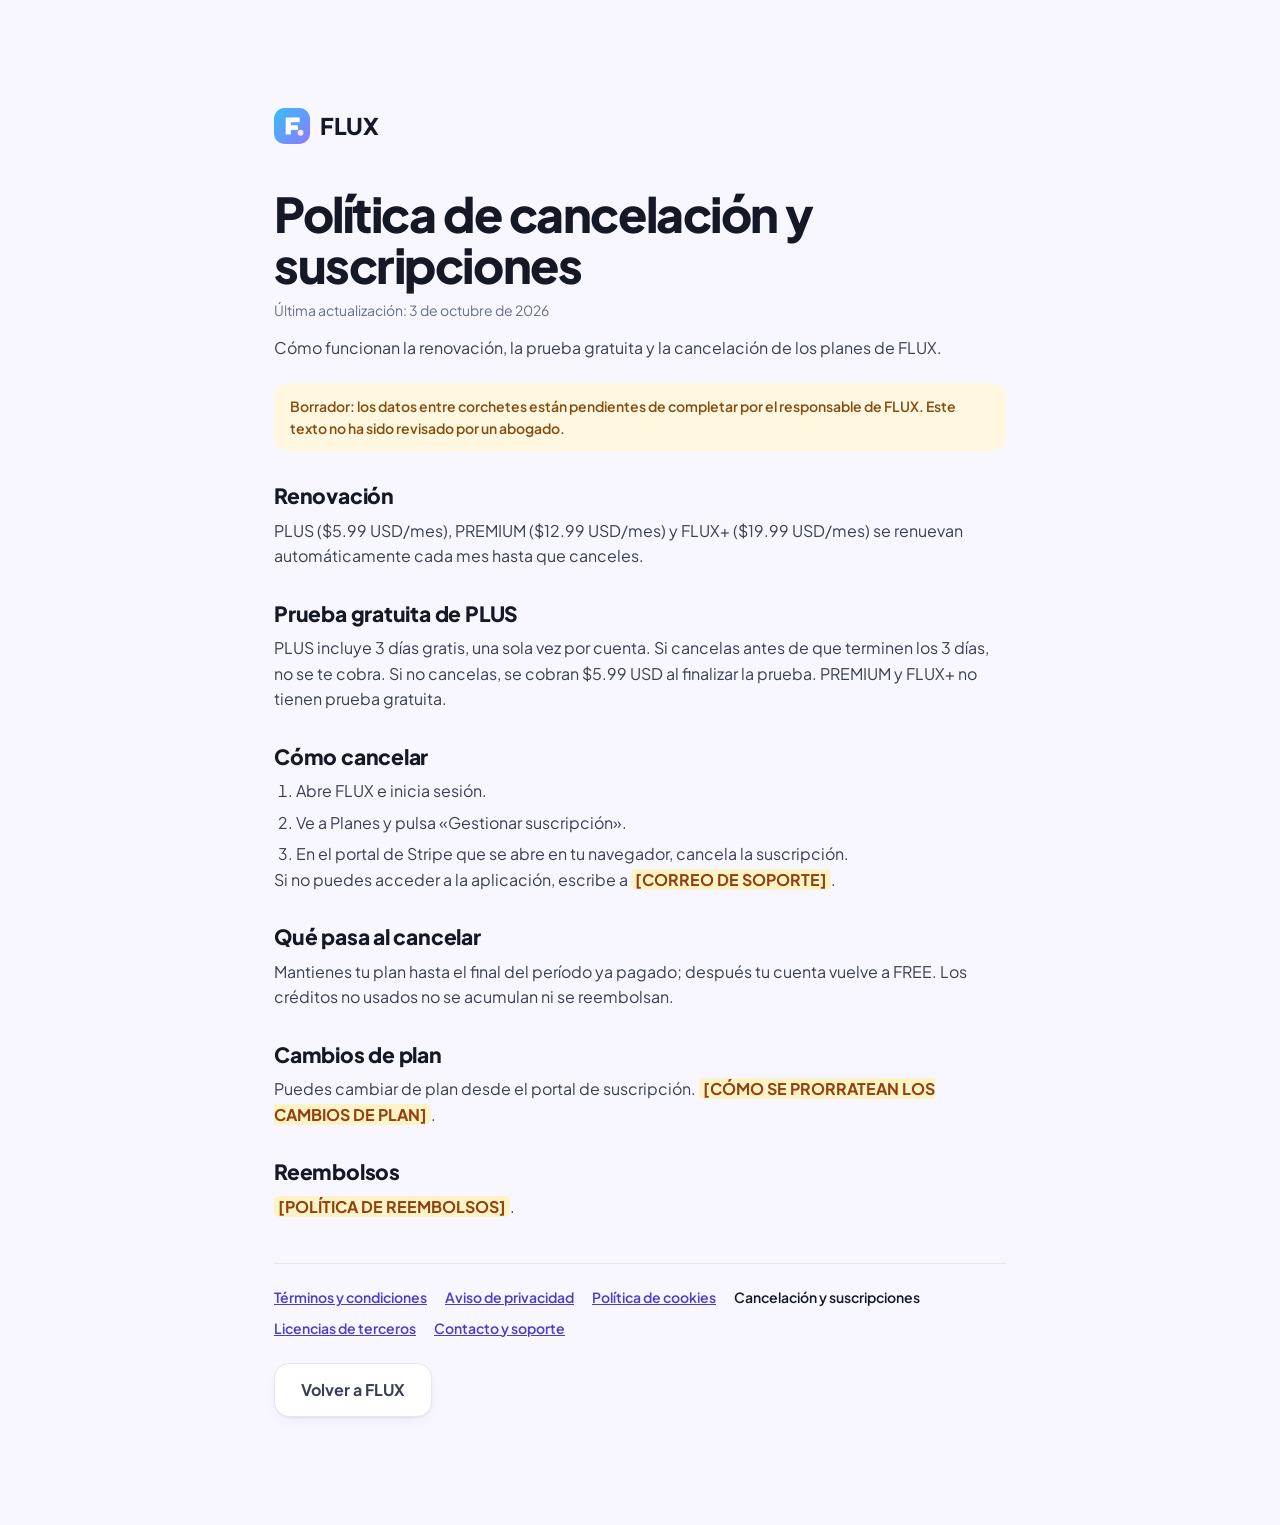
==== cancelacion.html @ 113b5b86 "Vista previa real de enlaces, planes con precios, páginas legales y cabeceras de seguridad - functio" ====
<!doctype html>
<html lang="es">
<head>
<meta charset="utf-8">
<meta name="viewport" content="width=device-width, initial-scale=1">
<title>Política de cancelación y suscripciones — FLUX</title>
<meta name="description" content="Cómo funcionan la renovación, la prueba gratuita y la cancelación de los planes de FLUX.">
<link rel="icon" href="favicon.svg" type="image/svg+xml">
<link rel="preconnect" href="https://fonts.googleapis.com">
<link rel="preconnect" href="https://fonts.gstatic.com" crossorigin>
<link href="https://fonts.googleapis.com/css2?family=Plus+Jakarta+Sans:wght@400;500;600;700;800&display=swap" rel="stylesheet">
<link rel="stylesheet" href="styles.css">
</head>
<body>
<main class="sec legal">
  <div class="wrap">
    <a class="logo" href="./"><img src="favicon.svg" width="36" height="36" alt="">FLUX</a>
    <h1>Política de cancelación y suscripciones</h1>
    <p class="updated">Última actualización: 3 de octubre de 2026</p>
    <p class="lede">Cómo funcionan la renovación, la prueba gratuita y la cancelación de los planes de FLUX.</p>
<p class="draft">Borrador: los datos entre corchetes están pendientes de completar por el responsable de FLUX. Este texto no ha sido revisado por un abogado.</p>
    <h2>Renovación</h2>
    <p>PLUS ($5.99 USD/mes), PREMIUM ($12.99 USD/mes) y FLUX+ ($19.99 USD/mes) se renuevan automáticamente cada mes hasta que canceles.</p>
    <h2>Prueba gratuita de PLUS</h2>
    <p>PLUS incluye 3 días gratis, una sola vez por cuenta. Si cancelas antes de que terminen los 3 días, no se te cobra. Si no cancelas, se cobran $5.99 USD al finalizar la prueba. PREMIUM y FLUX+ no tienen prueba gratuita.</p>
    <h2>Cómo cancelar</h2>
    <ol>
      <li>Abre FLUX e inicia sesión.</li>
      <li>Ve a Planes y pulsa «Gestionar suscripción».</li>
      <li>En el portal de Stripe que se abre en tu navegador, cancela la suscripción.</li>
    </ol>
    <p>Si no puedes acceder a la aplicación, escribe a <mark class="ph">[CORREO DE SOPORTE]</mark>.</p>
    <h2>Qué pasa al cancelar</h2>
    <p>Mantienes tu plan hasta el final del período ya pagado; después tu cuenta vuelve a FREE. Los créditos no usados no se acumulan ni se reembolsan.</p>
    <h2>Cambios de plan</h2>
    <p>Puedes cambiar de plan desde el portal de suscripción. <mark class="ph">[CÓMO SE PRORRATEAN LOS CAMBIOS DE PLAN]</mark>.</p>
    <h2>Reembolsos</h2>
    <p><mark class="ph">[POLÍTICA DE REEMBOLSOS]</mark>.</p>
    <nav class="legal-nav" aria-label="Documentos legales"><a href="terminos.html">Términos y condiciones</a><a href="privacidad.html">Aviso de privacidad</a><a href="cookies.html">Política de cookies</a><span aria-current="page">Cancelación y suscripciones</span><a href="licencias.html">Licencias de terceros</a><a href="contacto.html">Contacto y soporte</a></nav>
    <p><a class="btn btn-light" href="./">Volver a FLUX</a></p>
  </div>
</main>
</body>
</html>
---- styles.css ----
:root {
  --bg: #F8F7FF; --white: #FFFFFF; --lav: #E9E5FF; --sky: #DDF4FF; --cyan: #38BDF8;
  --cyan-soft: #CFF6FF; --violet: #8B7CFF; --pink: #FFE4F1; --yellow: #FFF0B8; --mint: #DCFCE7;
  --ink: #151827; --muted: #667085; --line: #E5E7F0; --ink-2: #3A3F55;
  --brand-a: #4469E8; --brand-b: #7255F0;
  --grad: linear-gradient(135deg, var(--brand-a), var(--brand-b));
  --shadow-sm: 0 1px 2px rgba(21,24,39,.05), 0 6px 16px -8px rgba(76,64,160,.16);
  --shadow: 0 1px 2px rgba(21,24,39,.04), 0 24px 56px -26px rgba(76,64,160,.30);
  --shadow-lg: 0 2px 6px rgba(21,24,39,.04), 0 60px 110px -46px rgba(76,64,160,.45);
  --ease: cubic-bezier(.2,.7,.2,1);
}
* { box-sizing: border-box; margin: 0; padding: 0; }
html { scroll-behavior: smooth; scroll-padding-top: 88px; }
body { background: var(--bg); color: var(--ink); font: 16px/1.6 "Plus Jakarta Sans", system-ui, -apple-system, "Segoe UI", sans-serif; -webkit-font-smoothing: antialiased; overflow-x: clip; }
svg { display: block; max-width: 100%; }
a { color: inherit; text-decoration: none; }
button, input, select { font: inherit; color: inherit; }
button { cursor: pointer; border: 0; background: none; }
ul, ol { list-style: none; }
:focus-visible { outline: 3px solid rgba(68,105,232,.5); outline-offset: 3px; border-radius: 10px; }
.wrap { max-width: 1240px; margin: 0 auto; padding: 0 24px; }
.sr { position: absolute; width: 1px; height: 1px; overflow: hidden; clip: rect(0 0 0 0); white-space: nowrap; }
.skip { position: absolute; left: 12px; top: -80px; z-index: 200; background: #fff; padding: 10px 16px; border-radius: 10px; box-shadow: var(--shadow); font-weight: 700; }
.skip:focus { top: 12px; }
.sprite { position: absolute; width: 0; height: 0; overflow: hidden; }
.i { width: 20px; height: 20px; flex: none; fill: none; stroke: currentColor; stroke-width: 2; stroke-linecap: round; stroke-linejoin: round; }
.scene { width: 100%; height: 100%; }
.mono { font-family: ui-monospace, "Cascadia Code", Consolas, monospace; font-variant-numeric: tabular-nums; }

/* type */
h1, h2, h3 { font-weight: 800; letter-spacing: -.03em; line-height: 1.06; }
h1 { font-size: clamp(38px, 3.8vw, 58px); }
h2 { font-size: clamp(30px, 3.5vw, 46px); margin: 14px 0 12px; }
.lede { color: var(--muted); font-size: clamp(16px, 1.25vw, 19px); max-width: 540px; }
.grad-text { background: linear-gradient(90deg, #2F8FE0, #7B61FF 70%); -webkit-background-clip: text; background-clip: text; color: transparent; }
.tag { display: inline-flex; align-items: center; gap: 6px; padding: 5px 11px; border-radius: 999px; font-size: 11.5px; font-weight: 800; letter-spacing: .07em; text-transform: uppercase; background: var(--lav); color: #4B3CC9; }
.tag.pink { background: #FFD8EA; color: #A3215F; }
.tag.mint { background: #CFF5DD; color: #166534; }
.tag.sky { background: #CDEEFF; color: #075985; }
.tag.yel { background: #FFE9A3; color: #854D0E; }

/* buttons */
.btn { display: inline-flex; align-items: center; justify-content: center; gap: 10px; height: 54px; padding: 0 26px; border-radius: 15px; font-weight: 700; font-size: 16px; white-space: nowrap; transition: transform .2s var(--ease), box-shadow .2s var(--ease), border-color .2s, background .2s; }
.btn:active { transform: scale(.97); }
.btn .i { width: 18px; height: 18px; }
.btn-primary { background: var(--grad); color: #fff; box-shadow: 0 12px 26px -10px rgba(80,90,230,.6), inset 0 1px 0 rgba(255,255,255,.25); }
.btn-primary:hover { transform: translateY(-2px); box-shadow: 0 18px 32px -12px rgba(80,90,230,.65), inset 0 1px 0 rgba(255,255,255,.25); }
.btn-light { background: #fff; border: 1px solid var(--line); box-shadow: var(--shadow-sm); }
.btn-light:hover { transform: translateY(-2px); border-color: #CFCAF5; }
.btn-light .i { transition: transform .2s var(--ease); }
.btn-light:hover .i { transform: translateX(3px); }
.btn-sm { height: 42px; padding: 0 17px; font-size: 14px; border-radius: 12px; }
.btn.full { width: 100%; }

/* deco */
section, .stage { isolation: isolate; }
.blob { position: absolute; border-radius: 50%; filter: blur(60px); pointer-events: none; z-index: -1; }
.dot { position: absolute; border-radius: 50%; pointer-events: none; z-index: -1; }
.ring { position: absolute; border-radius: 50%; border: 2px solid; pointer-events: none; z-index: -1; opacity: .6; }
.spark { position: absolute; width: 16px; height: 16px; pointer-events: none; z-index: -1; }
.float { position: absolute; display: grid; place-items: center; width: 60px; height: 60px; border-radius: 19px; background: #fff; box-shadow: var(--shadow); animation: bob 7s ease-in-out infinite; z-index: 2; }
.float .i { width: 26px; height: 26px; }
@keyframes bob { 50% { transform: translateY(-10px) rotate(var(--rot, 0deg)); } }

/* ===== header ===== */
.site-header { position: sticky; top: 0; z-index: 50; background: rgba(248,247,255,.8); backdrop-filter: saturate(1.4) blur(14px); -webkit-backdrop-filter: saturate(1.4) blur(14px); border-bottom: 1px solid transparent; transition: border-color .2s, box-shadow .2s; }
.site-header.scrolled { border-color: var(--line); box-shadow: 0 8px 24px -20px rgba(76,64,160,.5); }
.nav { display: flex; align-items: center; gap: 40px; height: 74px; }
.logo { display: flex; align-items: center; gap: 10px; font-weight: 800; font-size: 23px; letter-spacing: -.02em; }
.logo svg { width: 36px; height: 36px; }
.nav-links { display: flex; align-items: center; gap: 30px; font-size: 15px; font-weight: 600; color: var(--ink-2); }
.nav-links a { position: relative; padding: 6px 0; transition: color .15s; }
.nav-links a::after { content: ""; position: absolute; left: 0; right: 0; bottom: 0; height: 2px; border-radius: 2px; background: var(--grad); transform: scaleX(0); transition: transform .2s var(--ease); }
.nav-links a:hover { color: var(--ink); }
.nav-links a:hover::after { transform: scaleX(1); }
.nav-links .m-only { display: none; }
.nav-cta { margin-left: auto; display: flex; align-items: center; gap: 10px; }
.menu-btn { display: none; width: 46px; height: 46px; border-radius: 13px; border: 1px solid var(--line); background: #fff; place-items: center; }
.menu-btn .x { display: none; }
.site-header.open .menu-btn .x { display: block; }
.site-header.open .menu-btn .bars { display: none; }

/* ===== hero ===== */
.hero { position: relative; padding: 52px 0 120px; overflow: clip; }
.hero-grid { display: grid; grid-template-columns: minmax(0, 1fr) minmax(0, 1.08fr); gap: 24px; align-items: center; }
.hero h1 { margin-top: 18px; }
.hero .lede { margin: 24px 0 36px; }
.hero-actions { display: flex; gap: 14px; flex-wrap: wrap; }
.hero-meta { display: flex; align-items: center; gap: 9px; margin-top: 24px; color: var(--muted); font-size: 14px; font-weight: 500; }
.hero-meta .i { width: 16px; height: 16px; color: #5B8DEF; }
.hero-art { position: relative; padding: 34px 0 40px 20px; margin-right: -40px; }
.hero .win { transform: perspective(2000px) rotateY(-11deg) rotateX(5deg) rotateZ(.6deg); transform-origin: 30% 50%; transition: transform .3s var(--ease); }
.hero-art:hover .win { transform: perspective(2000px) rotateY(-7deg) rotateX(3deg); }

/* app window (shared) */
.win { background: #fff; border: 1px solid #ECEAF7; border-radius: 22px; box-shadow: var(--shadow-lg); overflow: hidden; }
.win-bar { display: flex; align-items: center; gap: 10px; height: 46px; padding: 0 16px; border-bottom: 1px solid #F0EEF8; }
.win-bar .logo { font-size: 15px; gap: 7px; }
.win-bar .logo svg { width: 22px; height: 22px; }
.win-ctrls { margin-left: auto; display: flex; gap: 16px; align-items: center; }
.win-ctrls i { width: 10px; height: 10px; border-radius: 50%; }
.win-ctrls i:nth-child(1) { background: #FFD5E6; } .win-ctrls i:nth-child(2) { background: #FFEBA8; } .win-ctrls i:nth-child(3) { background: #CDEFD8; }
.app { display: grid; grid-template-columns: 128px minmax(0,1fr) 192px; }
.app-side { padding: 12px 9px; border-right: 1px solid #F0EEF8; display: flex; flex-direction: column; gap: 2px; font-size: 11.5px; color: #5C6178; font-weight: 600; }
.app-side span { display: flex; align-items: center; gap: 8px; padding: 7px 9px; border-radius: 9px; white-space: nowrap; }
.app-side .i { width: 14px; height: 14px; }
.app-side .on { background: var(--lav); color: #4B3CC9; }
.app-side small { font-size: 9px; letter-spacing: .1em; color: #A3A8BC; padding: 10px 9px 3px; font-weight: 700; }
.app-main { padding: 14px; display: flex; flex-direction: column; gap: 10px; min-width: 0; }
.player { position: relative; border-radius: 14px; overflow: hidden; aspect-ratio: 16/9; }
.player > svg { position: absolute; inset: 0; }
.player-ui { position: absolute; left: 10px; right: 10px; bottom: 10px; display: flex; align-items: center; gap: 10px; padding: 7px 11px; border-radius: 11px; background: rgba(30,28,60,.36); backdrop-filter: blur(6px); color: #fff; font-size: 10.5px; font-weight: 600; }
.player-ui .i { width: 13px; height: 13px; }
.ptrack { flex: 1; height: 4px; border-radius: 4px; background: rgba(255,255,255,.35); position: relative; }
.ptrack::before { content: ""; position: absolute; inset: 0 auto 0 0; width: 38%; background: #fff; border-radius: 4px; animation: ptrack 14s linear infinite; }
@keyframes ptrack { from { width: 20%; } to { width: 70%; } }
.wave-row { display: flex; align-items: center; gap: 10px; padding: 8px 11px; border-radius: 12px; background: #F6F4FF; color: #8B7CFF; font-size: 10px; font-weight: 600; }
.wave-row .i { width: 14px; height: 14px; }
.wave-row span { color: var(--muted); }
.wave { display: flex; align-items: center; gap: 2px; height: 28px; flex: 1; min-width: 0; }
.wave i { flex: 1; min-width: 1px; border-radius: 2px; background: currentColor; opacity: .85; }
.strip { display: grid; grid-template-columns: repeat(4, minmax(0,1fr)) 1.7fr; gap: 7px; }
.thumb { border-radius: 9px; overflow: hidden; aspect-ratio: 16/10; position: relative; }
.thumb.sel::after { content: ""; position: absolute; inset: 0; border: 2.5px solid #8B7CFF; border-radius: 9px; }
.hue1 { filter: hue-rotate(-28deg); } .hue2 { filter: hue-rotate(40deg) saturate(1.1); } .hue3 { filter: hue-rotate(150deg) saturate(.85); } .hue4 { filter: hue-rotate(-70deg) saturate(1.15); }
.mini-drop { border: 1.5px dashed #CFCBF2; border-radius: 10px; display: flex; align-items: center; justify-content: center; gap: 6px; font-size: 9.5px; color: var(--muted); background: #FBFAFF; font-weight: 600; padding: 0 6px; text-align: center; }
.mini-drop .i { width: 14px; height: 14px; color: #8B7CFF; }
.app-panel { border-left: 1px solid #F0EEF8; padding: 14px 11px; display: flex; flex-direction: column; gap: 8px; background: #FCFCFF; }
.app-panel h4 { font-size: 12px; font-weight: 800; display: flex; justify-content: space-between; align-items: center; }
.app-panel h4 span { font-size: 9.5px; font-weight: 700; background: var(--lav); color: #4B3CC9; padding: 2px 7px; border-radius: 99px; }
.dl { display: grid; grid-template-columns: 30px minmax(0,1fr); gap: 9px; align-items: center; padding: 8px; border-radius: 12px; background: #fff; border: 1px solid #F0EEF8; }
.dl .ico { width: 30px; height: 30px; border-radius: 9px; display: grid; place-items: center; }
.dl .ico .i { width: 15px; height: 15px; }
.dl b { font-size: 11px; display: block; line-height: 1.25; overflow: hidden; text-overflow: ellipsis; white-space: nowrap; }
.dl small { font-size: 9.5px; color: var(--muted); display: flex; justify-content: space-between; gap: 4px; }
.st { font-weight: 700; }
.st.ok { color: #15803D; } .st.run { color: #0369A1; } .st.wait { color: #8A90A6; }
.bar { height: 5px; border-radius: 5px; background: #ECEAF7; margin-top: 5px; overflow: hidden; }
.bar > i { display: block; height: 100%; border-radius: 5px; background: var(--grad); width: var(--w, 50%); }
.bar.live > i { animation: grow 6s var(--ease) infinite alternate; }
@keyframes grow { from { width: 46%; } to { width: 88%; } }
.panel-drop { margin-top: auto; border: 1.5px dashed #D9D5F5; border-radius: 12px; padding: 12px 8px; text-align: center; font-size: 10px; color: var(--muted); display: grid; justify-items: center; gap: 4px; }
.panel-drop .i { width: 16px; height: 16px; color: #8B7CFF; }

/* ===== downloader ===== */
.sec { position: relative; padding: 108px 0; overflow: clip; }
.dlr { background: linear-gradient(180deg, #FFF2F8 0%, #F5F0FF 72%, var(--bg) 100%); }
.dlr-grid { display: grid; grid-template-columns: minmax(0, .95fr) minmax(0, 1.05fr); gap: 72px; align-items: center; }
.url-form { position: relative; display: flex; align-items: center; gap: 12px; height: 70px; padding: 0 8px 0 22px; background: #fff; border: 1px solid var(--line); border-radius: 21px; box-shadow: var(--shadow); margin-top: 34px; transition: box-shadow .2s, border-color .2s; }
.url-form:focus-within { border-color: #B9B0FF; box-shadow: 0 0 0 5px rgba(139,124,255,.16), var(--shadow); }
.url-form > .i { color: #8B7CFF; }
.url-form input { flex: 1; min-width: 0; border: 0; outline: 0; background: none; font-size: 16px; height: 100%; font-weight: 500; }
.url-form input::placeholder { color: #9AA0B4; }
.go { width: 54px; height: 54px; border-radius: 16px; background: var(--grad); color: #fff; display: grid; place-items: center; flex: none; transition: transform .2s var(--ease); box-shadow: 0 10px 20px -10px rgba(80,90,230,.7); }
.go:hover { transform: translateX(2px); }
.go:active { transform: scale(.94); }
.hints { display: flex; flex-wrap: wrap; gap: 10px; margin-top: 20px; }
.chip { display: inline-flex; align-items: center; gap: 7px; padding: 8px 14px; border-radius: 999px; background: rgba(255,255,255,.75); border: 1px solid var(--line); font-size: 13px; font-weight: 600; color: var(--ink-2); }
.chip .i { width: 15px; height: 15px; }
.result-wrap { position: relative; }
.result { position: relative; padding: 22px; border-radius: 28px; background: #fff; border: 1px solid var(--line); box-shadow: var(--shadow-lg); transition: transform .25s var(--ease); }
.result.pop { animation: pop .3s var(--ease); }
@keyframes pop { 40% { transform: scale(1.015); } }
.result-inner { transition: opacity .2s, filter .2s; }
.result.loading .result-inner { opacity: .35; filter: blur(2px); }
.scan { position: absolute; inset: 0; display: grid; place-items: center; border-radius: 28px; opacity: 0; pointer-events: none; transition: opacity .2s; }
.result.loading .scan { opacity: 1; }
.scan span { display: inline-flex; gap: 10px; align-items: center; padding: 12px 18px; border-radius: 14px; background: #fff; box-shadow: var(--shadow); font-weight: 700; font-size: 14px; }
.spin { width: 16px; height: 16px; border-radius: 50%; border: 2.5px solid var(--lav); border-top-color: #7255F0; animation: spin .8s linear infinite; }
@keyframes spin { to { transform: rotate(360deg); } }
.result-top { display: grid; grid-template-columns: minmax(0, 1fr) minmax(0, 1.05fr); gap: 22px; align-items: center; }
.thumb-lg { position: relative; border-radius: 18px; overflow: hidden; aspect-ratio: 16/10; }
.thumb-lg > svg { position: absolute; inset: 0; }
.play { position: absolute; inset: 0; margin: auto; width: 54px; height: 54px; border-radius: 50%; background: rgba(255,255,255,.88); display: grid; place-items: center; color: #7255F0; box-shadow: 0 8px 20px -8px rgba(60,40,140,.5); }
.dur { position: absolute; right: 10px; bottom: 10px; background: rgba(21,24,39,.6); color: #fff; font-size: 11px; font-weight: 700; padding: 3px 7px; border-radius: 7px; }
.result h3 { font-size: 21px; letter-spacing: -.02em; line-height: 1.25; }
.result .meta { color: var(--muted); font-size: 14px; margin-top: 6px; font-weight: 500; }
.badges { display: flex; flex-wrap: wrap; gap: 6px; margin-top: 14px; }
.badge { font-size: 11.5px; font-weight: 700; padding: 4px 9px; border-radius: 8px; background: #F3F2FA; color: var(--ink-2); }
.badge.demo { background: var(--yellow); color: #854D0E; }
.opts { display: grid; grid-template-columns: 1fr 1fr auto; gap: 12px; align-items: end; margin-top: 20px; padding-top: 20px; border-top: 1px dashed var(--line); }
.field label { display: block; font-size: 12.5px; font-weight: 600; color: var(--muted); margin-bottom: 6px; }
.select { position: relative; }
.select select { appearance: none; -webkit-appearance: none; width: 100%; height: 46px; border-radius: 12px; border: 1px solid var(--line); background: #FAFAFE; padding: 0 36px 0 14px; font-weight: 700; font-size: 14px; cursor: pointer; transition: border-color .15s; }
.select select:hover { border-color: #CFCAF5; }
.select .i { position: absolute; right: 12px; top: 50%; transform: translateY(-50%); width: 16px; height: 16px; pointer-events: none; color: var(--muted); }
.opts .btn { height: 46px; }
.demo-note { display: flex; gap: 8px; align-items: center; margin-top: 18px; font-size: 13.5px; color: var(--muted); font-weight: 500; }
.demo-note .i { width: 16px; height: 16px; color: #8B7CFF; }
.curve { position: absolute; left: -66px; top: 34%; width: 70px; color: #B9B0FF; }

/* ===== media lab ===== */
.lab-head { display: grid; grid-template-columns: minmax(0,1.15fr) minmax(0,.85fr); gap: 48px; align-items: end; margin-bottom: 52px; }
.lab-head .lede { padding-bottom: 8px; }
.bento { display: grid; grid-template-columns: repeat(4, minmax(0,1fr)); gap: 18px; }
.tile { position: relative; border-radius: 26px; padding: 22px; background: #fff; border: 1px solid var(--line); box-shadow: var(--shadow-sm); overflow: hidden; display: flex; flex-direction: column; min-height: 236px; transition: transform .25s var(--ease), box-shadow .25s var(--ease); }
.tile:hover { transform: translateY(-4px); box-shadow: var(--shadow); }
.tile.w2 { grid-column: span 2; }
.tile-h { display: flex; align-items: flex-start; gap: 13px; }
.ic { width: 44px; height: 44px; border-radius: 14px; display: grid; place-items: center; flex: none; }
.ic.sky { background: var(--sky); color: #0B76B5; } .ic.pink { background: var(--pink); color: #BE2F76; } .ic.lav { background: var(--lav); color: #5B4BD6; }
.ic.yel { background: var(--yellow); color: #A16207; } .ic.mint { background: var(--mint); color: #15803D; } .ic.cyan { background: var(--cyan-soft); color: #0E7490; }
.tile h3 { font-size: 18px; letter-spacing: -.02em; line-height: 1.2; }
.tile p { font-size: 13.5px; color: var(--muted); line-height: 1.45; margin-top: 3px; }
.vis { margin-top: auto; padding-top: 20px; }
.t-sky { background: linear-gradient(160deg, #fff 35%, #EAF7FF); }
.t-pink { background: linear-gradient(160deg, #fff 35%, #FFF0F7); }
.t-lav { background: linear-gradient(160deg, #fff 35%, #F2EFFF); }
.t-yel { background: linear-gradient(160deg, #fff 35%, #FFF8DC); }
.t-mint { background: linear-gradient(160deg, #fff 35%, #ECFDF3); }
/* converter */
.conv { display: flex; align-items: center; gap: 10px; }
.fchip { display: flex; align-items: center; gap: 10px; padding: 10px 13px; border-radius: 15px; background: #fff; border: 1px solid var(--line); font-weight: 800; font-size: 13.5px; box-shadow: var(--shadow-sm); white-space: nowrap; }
.fchip small { display: block; font-weight: 500; color: var(--muted); font-size: 11px; }
.fchip .i { color: #0B76B5; }
.fchip.out { border-color: #B6E3FA; background: #F3FBFF; }
.flow { flex: 1; min-width: 14px; height: 2px; background: repeating-linear-gradient(90deg, #9FD8F5 0 6px, transparent 6px 12px); background-size: 24px 2px; animation: dash 1.2s linear infinite; }
@keyframes dash { to { background-position: 24px 0; } }
.core { width: 58px; height: 58px; border-radius: 19px; background: #fff; box-shadow: var(--shadow); display: grid; place-items: center; flex: none; }
.core svg { width: 34px; height: 34px; }
/* compressor */
.sizes { display: flex; align-items: center; gap: 10px; font-weight: 800; font-size: 19px; letter-spacing: -.02em; }
.sizes s { color: #A3A8BC; text-decoration-thickness: 2px; font-size: 16px; }
.sizes .i { color: #E06AA6; width: 18px; height: 18px; }
.bar.lg { height: 10px; margin-top: 14px; }
.bar.pinkbar > i { background: linear-gradient(90deg, #FF9CCB, #B79CFF); }
.comp-foot { display: flex; justify-content: space-between; margin-top: 10px; font-size: 12px; color: var(--muted); font-weight: 600; }
.save { color: #BE2F76; background: var(--pink); padding: 1px 8px; border-radius: 6px; font-weight: 800; }
/* trimmer */
.trim { position: relative; }
.frames { display: grid; grid-template-columns: repeat(5, 1fr); gap: 3px; border-radius: 11px; overflow: hidden; height: 58px; }
.frames > svg { height: 58px; }
.selbox { position: absolute; top: 0; height: 58px; left: 24%; right: 26%; border: 3px solid #8B7CFF; border-radius: 11px; box-shadow: 0 0 0 999px rgba(255,255,255,.55); }
.trim-clip { position: relative; border-radius: 11px; overflow: hidden; }
.selbox::before, .selbox::after { content: ""; position: absolute; top: 50%; width: 4px; height: 20px; margin-top: -10px; border-radius: 3px; background: #fff; }
.selbox::before { left: 3px; } .selbox::after { right: 3px; }
.tc { display: flex; justify-content: space-between; margin-top: 9px; font-size: 11.5px; color: var(--muted); font-weight: 600; padding: 0 22% 0 22%; }
/* gif */
.fan { position: relative; height: 104px; }
.fan .thumb { position: absolute; width: 58%; left: 21%; top: 10px; box-shadow: var(--shadow-sm); border: 3px solid #fff; border-radius: 12px; transition: transform .3s var(--ease); }
.fan .thumb:nth-child(1) { transform: rotate(-11deg) translateX(-26%); }
.fan .thumb:nth-child(2) { transform: rotate(-3deg) translateX(-8%); }
.fan .thumb:nth-child(3) { transform: rotate(6deg) translateX(14%); }
.tile:hover .fan .thumb:nth-child(1) { transform: rotate(-15deg) translateX(-34%); }
.tile:hover .fan .thumb:nth-child(3) { transform: rotate(10deg) translateX(22%); }
.gif-badge { position: absolute; right: 4px; bottom: 0; z-index: 2; background: #FFD84D; color: #5C3B00; font-weight: 800; font-size: 12px; padding: 4px 9px; border-radius: 9px; box-shadow: var(--shadow-sm); }
/* captures */
.cap { position: relative; border-radius: 12px; aspect-ratio: 16/9; }
.cap .thumb { aspect-ratio: auto; position: absolute; inset: 0; border-radius: 12px; }
.corner { position: absolute; width: 16px; height: 16px; border: 3px solid #22A05A; z-index: 1; }
.corner.a { top: -5px; left: -5px; border-right: 0; border-bottom: 0; border-radius: 6px 0 0 0; }
.corner.b { top: -5px; right: -5px; border-left: 0; border-bottom: 0; border-radius: 0 6px 0 0; }
.corner.c { bottom: -5px; left: -5px; border-right: 0; border-top: 0; border-radius: 0 0 0 6px; }
.corner.d { bottom: -5px; right: -5px; border-left: 0; border-top: 0; border-radius: 0 0 6px 0; }
.stamps { display: flex; gap: 6px; margin-top: 12px; flex-wrap: wrap; }
.stamps span { font-size: 11px; font-weight: 700; padding: 3px 8px; border-radius: 7px; background: var(--mint); color: #166534; }
/* transcriber tile */
.tlines { display: grid; gap: 7px; margin-top: 12px; }
.tlines li { display: grid; grid-template-columns: 48px 1fr; gap: 10px; font-size: 13.5px; font-weight: 500; align-items: baseline; }
.tlines time { color: #7255F0; font-size: 12px; font-weight: 700; }
.lav-wave { color: #B4A8FF; height: 34px; }
/* subtitles tile */
.subs { display: grid; grid-template-columns: minmax(0,1.35fr) minmax(0,1fr); gap: 16px; align-items: center; }
.subs .player { border-radius: 13px; }
.sub-line { position: absolute; left: 50%; bottom: 12px; transform: translateX(-50%); background: rgba(21,24,39,.72); color: #fff; font-size: 12.5px; font-weight: 600; padding: 5px 10px; border-radius: 7px; white-space: nowrap; }
.sub-style { display: grid; gap: 8px; }
.sub-style div { display: flex; align-items: center; justify-content: space-between; gap: 8px; padding: 8px 11px; border-radius: 11px; background: #fff; border: 1px solid var(--line); font-size: 12px; font-weight: 700; color: var(--ink-2); }
.swatches { display: flex; gap: 4px; }
.swatches i { width: 14px; height: 14px; border-radius: 50%; border: 2px solid #fff; box-shadow: 0 0 0 1px var(--line); }
.aa { font-size: 15px; letter-spacing: -.02em; }
.aa small { font-size: 11px; color: var(--muted); }
/* separator tile */
.stems { display: grid; gap: 8px; }
.stems li { display: grid; grid-template-columns: 54px 1fr; gap: 10px; align-items: center; font-size: 11.5px; font-weight: 800; letter-spacing: .05em; color: var(--ink-2); }
.stems .wave { height: 22px; }

/* ===== duo: privacy + transcriber ===== */
.duo-sec { padding: 40px 0 108px; }
.duo { display: grid; grid-template-columns: minmax(0, 1.32fr) minmax(0, 1fr); gap: 22px; }
.stage { position: relative; border-radius: 34px; padding: 46px; overflow: hidden; }
.stage h2 { font-size: clamp(28px, 2.8vw, 38px); }
.stage .lede { font-size: 16px; }
.priv { background: linear-gradient(145deg, #ECE8FF 0%, #E3F3FF 100%); }
.pfeat { display: grid; grid-template-columns: repeat(3, minmax(0,1fr)); gap: 10px; margin: 26px 0 26px; }
.pfeat li { display: flex; gap: 10px; align-items: center; padding: 11px 12px; border-radius: 15px; background: rgba(255,255,255,.7); border: 1px solid rgba(255,255,255,.9); }
.pfeat .ic { width: 36px; height: 36px; border-radius: 11px; }
.pfeat .ic .i { width: 18px; height: 18px; }
.pfeat b { font-size: 13.5px; display: block; line-height: 1.2; }
.pfeat small { font-size: 11.5px; color: var(--muted); font-weight: 600; }
.insp { display: grid; grid-template-columns: minmax(0,1.15fr) 40px minmax(0,1fr); align-items: center; gap: 6px; }
.icard { background: #fff; border-radius: 22px; padding: 18px; border: 1px solid #fff; box-shadow: var(--shadow); }
.ifile { display: flex; gap: 12px; align-items: center; margin-bottom: 14px; }
.ifile .thumb { width: 64px; flex: none; border-radius: 11px; }
.ifile b { font-size: 15px; display: block; }
.ifile small { font-size: 12px; color: var(--muted); font-weight: 600; }
.mlist { display: grid; gap: 2px; margin-bottom: 14px; }
.mlist li { display: grid; grid-template-columns: 82px minmax(0,1fr); gap: 8px; align-items: center; padding: 6px 10px; border-radius: 9px; font-size: 12.5px; position: relative; }
.mlist li:nth-child(odd) { background: #F8F7FF; }
.mlist span { color: var(--muted); font-weight: 600; display: flex; align-items: center; gap: 7px; }
.mlist span::before { content: ""; width: 3px; height: 13px; border-radius: 3px; background: #8B7CFF; }
.mlist em { font-style: normal; font-weight: 700; white-space: nowrap; overflow: hidden; text-overflow: ellipsis; transition: opacity .25s, color .25s; }
.mlist em.warn { color: #C2410C; }
.insp.cleaned .before em { opacity: .35; text-decoration: line-through; }
.after-h { display: flex; justify-content: space-between; align-items: center; font-size: 12px; font-weight: 700; color: var(--muted); margin-bottom: 12px; }
.okc { width: 26px; height: 26px; border-radius: 50%; display: grid; place-items: center; background: #E5E7F0; color: #fff; transition: background .25s, transform .25s var(--ease); transform: scale(.85); }
.okc .i { width: 15px; height: 15px; stroke-width: 3; }
.insp.cleaned .okc { background: #22A05A; transform: scale(1); }
.after .mlist span::before { background: #CBD0DD; }
.after .mlist em { color: #A3A8BC; display: flex; justify-content: space-between; align-items: center; gap: 6px; }
.gone { font-size: 10.5px; font-weight: 800; padding: 2px 7px; border-radius: 6px; background: var(--mint); color: #166534; opacity: 0; transform: scale(.8); transition: opacity .2s, transform .2s var(--ease); }
.insp.cleaned .gone { opacity: 1; transform: none; }
.insp.cleaned .after li:nth-child(2) .gone { transition-delay: .08s; } .insp.cleaned .after li:nth-child(3) .gone { transition-delay: .16s; }
.insp.cleaned .after li:nth-child(4) .gone { transition-delay: .24s; } .insp.cleaned .after li:nth-child(5) .gone { transition-delay: .32s; }
.iarrow { display: grid; place-items: center; color: #8B7CFF; }
.iarrow span { width: 40px; height: 40px; border-radius: 50%; background: #fff; display: grid; place-items: center; box-shadow: var(--shadow-sm); }
.fine { font-size: 12.5px; color: var(--muted); margin-top: 14px; font-weight: 500; }

.trx { background: linear-gradient(165deg, #FFEAF4 0%, #F1ECFF 100%); display: flex; flex-direction: column; }
.trx-top { display: flex; justify-content: space-between; align-items: center; gap: 10px; flex-wrap: wrap; }
.local-pill { display: inline-flex; align-items: center; gap: 6px; font-size: 12px; font-weight: 700; padding: 6px 11px; border-radius: 999px; background: var(--mint); color: #166534; }
.local-pill .i { width: 14px; height: 14px; }
.tcard { margin-top: 26px; background: #fff; border-radius: 24px; padding: 18px; box-shadow: var(--shadow); }
.twave { position: relative; padding: 10px 12px; border-radius: 14px; background: #F7F5FF; }
.twave .wave { height: 46px; color: #B5A8FF; }
.playhead { position: absolute; top: 6px; bottom: 6px; left: 12px; width: 2px; background: #7255F0; border-radius: 2px; }
.playhead::before { content: ""; position: absolute; top: -4px; left: -4px; width: 10px; height: 10px; border-radius: 50%; background: #7255F0; }
.tticks { display: flex; justify-content: space-between; font-size: 10.5px; color: #A3A8BC; font-weight: 600; margin: 6px 4px 8px; }
.tl { display: grid; gap: 4px; }
.tl li { display: grid; grid-template-columns: 46px minmax(0,1fr) auto; gap: 10px; align-items: center; padding: 10px 11px; border-radius: 13px; font-size: 13.5px; font-weight: 500; transition: background .2s; }
.tl li.on { background: #F3F0FF; }
.tl time { font-size: 12px; font-weight: 700; color: #7255F0; }
.spk { font-size: 10.5px; font-weight: 800; padding: 3px 8px; border-radius: 7px; white-space: nowrap; }
.spk.s1 { background: var(--lav); color: #4B3CC9; } .spk.s2 { background: #FFDCEC; color: #A3215F; }
.fmt { display: flex; gap: 8px; margin-top: 16px; }
.fmt button { flex: 1; height: 42px; border-radius: 12px; font-weight: 800; font-size: 13.5px; background: #F3F2FA; color: var(--ink-2); transition: background .15s, color .15s, transform .15s; }
.fmt button:hover { background: #ECEAF7; }
.fmt button:active { transform: scale(.97); }
.fmt button[aria-selected="true"] { background: var(--grad); color: #fff; }
.fmt-out { margin-top: 10px; font-size: 11.5px; line-height: 1.55; background: #1B1E30; color: #DCD7FF; border-radius: 13px; padding: 12px 14px; height: 116px; overflow: auto; white-space: pre-wrap; }

/* ===== pipelines ===== */
.pipe { background: linear-gradient(180deg, var(--bg), #EAFBF0 30%, #F1FCF5 75%, var(--bg)); }
.pipe-head { display: grid; grid-template-columns: minmax(0,1fr) minmax(0,1fr); gap: 48px; align-items: end; }
.presets { display: flex; gap: 10px; flex-wrap: wrap; justify-content: flex-end; }
.preset { display: inline-flex; align-items: center; gap: 8px; padding: 10px 15px; border-radius: 14px; background: #fff; border: 1px solid var(--line); box-shadow: var(--shadow-sm); font-size: 13.5px; font-weight: 700; }
.preset .i { width: 16px; height: 16px; color: #22A05A; }
.preset small { color: var(--muted); font-weight: 600; }
.rail { position: relative; margin-top: 54px; padding: 40px 30px 32px; border-radius: 30px; background: #fff; border: 1px solid var(--line); box-shadow: var(--shadow); }
.rail-top { display: flex; justify-content: space-between; align-items: center; gap: 12px; flex-wrap: wrap; margin-bottom: 34px; }
.rail-top b { font-size: 16px; display: flex; align-items: center; gap: 9px; }
.rail-top b .i { color: #22A05A; }
.rail-top span { font-size: 13px; color: var(--muted); font-weight: 600; }
.steps { position: relative; display: grid; grid-template-columns: repeat(7, minmax(0,1fr)); gap: 10px; }
.steps::before, .steps::after { content: ""; position: absolute; top: 31px; left: 7%; height: 4px; border-radius: 4px; }
.steps::before { right: 7%; background: #EEF1F5; }
.steps::after { width: 45%; background: linear-gradient(90deg, #8EE3B0, #7DD3FC); }
.pulse { position: absolute; top: 27px; left: 7%; width: 12px; height: 12px; border-radius: 50%; background: #38BDF8; box-shadow: 0 0 0 5px rgba(56,189,248,.2); animation: pulse 3s var(--ease) infinite; z-index: 1; }
@keyframes pulse { from { left: 7%; opacity: 0; } 15% { opacity: 1; } 85% { opacity: 1; } to { left: 51%; opacity: 0; } }
.step { position: relative; display: flex; flex-direction: column; align-items: center; text-align: center; gap: 10px; }
.node { position: relative; z-index: 2; width: 64px; height: 64px; border-radius: 21px; display: grid; place-items: center; background: #fff; border: 1px solid var(--line); box-shadow: var(--shadow-sm); transition: transform .2s var(--ease), box-shadow .2s; }
.node .i { width: 24px; height: 24px; }
.step:hover .node { transform: translateY(-4px); box-shadow: var(--shadow); }
.step b { font-size: 14px; line-height: 1.25; }
.state { font-size: 11px; font-weight: 800; display: inline-flex; align-items: center; gap: 4px; padding: 3px 9px; border-radius: 999px; }
.state .i { width: 12px; height: 12px; stroke-width: 3; }
.state.done { background: var(--mint); color: #166534; }
.state.run { background: var(--sky); color: #075985; }
.state.wait { background: #F2F3F7; color: #667085; }
.step .bar { width: 70%; margin-top: 0; }
.pipe-foot { display: flex; align-items: center; gap: 10px; margin-top: 30px; padding-top: 22px; border-top: 1px dashed var(--line); color: var(--muted); font-size: 14.5px; font-weight: 500; }
.pipe-foot .i { color: #22A05A; }

/* ===== separator + local ===== */
.row2 { display: grid; grid-template-columns: minmax(0,1.12fr) minmax(0,1fr); gap: 22px; }
.sep { background: linear-gradient(150deg, #FFEEF6 0%, #FFF6DD 100%); }
.daw { margin-top: 28px; background: #fff; border-radius: 24px; padding: 16px; box-shadow: var(--shadow); }
.daw-top { display: flex; align-items: center; gap: 12px; padding: 4px 4px 14px; border-bottom: 1px solid #F0EEF8; margin-bottom: 12px; flex-wrap: wrap; }
.dplay { width: 40px; height: 40px; border-radius: 13px; background: var(--grad); color: #fff; display: grid; place-items: center; transition: transform .15s; }
.dplay:active { transform: scale(.94); }
.dplay .i { width: 16px; height: 16px; }
.dplay .pz { display: none; }
.daw.playing .dplay .pz { display: block; } .daw.playing .dplay .pl { display: none; }
.daw-time { font-size: 13px; font-weight: 700; }
.daw-file { margin-left: auto; font-size: 12px; color: var(--muted); font-weight: 600; }
.tracks { position: relative; display: grid; gap: 8px; }
.trk { display: grid; grid-template-columns: 58px minmax(0,1fr) 30px 30px 84px; gap: 8px; align-items: center; }
.trk b { font-size: 11.5px; letter-spacing: .06em; }
.clip { height: 36px; border-radius: 10px; background: var(--tbg); color: var(--tc); padding: 0 8px; display: flex; align-items: center; transition: opacity .2s, filter .2s; }
.clip .wave { height: 26px; transform: scaleY(var(--vol, .8)); transition: transform .15s; }
.trk.muted .clip, .daw.soloing .trk:not(.soloed) .clip { opacity: .3; filter: grayscale(1); }
.sm { height: 30px; border-radius: 9px; font-size: 12px; font-weight: 800; background: #F3F2FA; color: var(--ink-2); transition: background .15s, color .15s; }
.sm:hover { background: #E9E7F5; }
.sm.s[aria-pressed="true"] { background: #FFE9A3; color: #854D0E; }
.sm.m[aria-pressed="true"] { background: #FFD8EA; color: #A3215F; }
.trk input[type=range] { width: 100%; accent-color: var(--tc); }
.dhead { position: absolute; top: -4px; bottom: -4px; left: calc(66px + 30%); width: 2px; background: var(--ink); border-radius: 2px; opacity: .55; pointer-events: none; }
.daw.playing .dhead { animation: dhead 5s linear infinite; }
@keyframes dhead { from { left: 66px; } to { left: calc(100% - 160px); } }
.daw-actions { display: flex; gap: 10px; margin-top: 18px; flex-wrap: wrap; }
.daw-actions .btn { flex: 1; min-width: 150px; }

.local { background: linear-gradient(160deg, #E4F6FF 0%, #D9F8FF 100%); }
.pc { margin: 28px auto 0; max-width: 470px; }
.screen { position: relative; background: #fff; border: 10px solid #20243A; border-radius: 22px; padding: 22px 16px 20px; box-shadow: var(--shadow-lg); display: grid; justify-items: center; }
.screen::before { content: ""; position: absolute; top: -7px; left: 50%; width: 5px; height: 5px; margin-left: -2px; border-radius: 50%; background: #3A3F55; }
.pnode { display: inline-flex; align-items: center; gap: 8px; padding: 9px 14px; border-radius: 14px; background: #fff; border: 1px solid var(--line); box-shadow: var(--shadow-sm); font-weight: 800; font-size: 14px; }
.pnode svg { width: 24px; height: 24px; }
.pnode.out { background: #F2FFF7; border-color: #BFEBD0; }
.pnode.out .i { color: #22A05A; }
.pnode small { font-weight: 600; color: var(--muted); font-size: 11.5px; }
.links { width: 80%; height: 34px; color: #A5DCF5; }
.engines { display: grid; grid-template-columns: repeat(4, minmax(0,1fr)); gap: 8px; width: 100%; }
.eng { display: grid; justify-items: center; gap: 5px; padding: 10px 4px; border-radius: 14px; background: #F7FBFF; border: 1px solid #E3F1FA; font-size: 11.5px; font-weight: 700; }
.eng .ic { width: 34px; height: 34px; border-radius: 11px; }
.eng .ic .i { width: 17px; height: 17px; }
.stand { width: 70px; height: 34px; margin: 0 auto; background: linear-gradient(#2A2F48, #20243A); clip-path: polygon(18% 0, 82% 0, 100% 100%, 0 100%); }
.base { width: 170px; height: 9px; margin: 0 auto; border-radius: 9px; background: #20243A; }
.tags4 { display: flex; flex-wrap: wrap; gap: 8px; margin-top: 24px; }
.tags4 span { display: inline-flex; align-items: center; gap: 6px; padding: 7px 13px; border-radius: 999px; background: #fff; font-size: 13px; font-weight: 700; box-shadow: var(--shadow-sm); }
.tags4 .i { width: 15px; height: 15px; }

/* ===== showcase ===== */
.show { background: linear-gradient(180deg, var(--bg), #fff 30%, #fff 70%, var(--bg)); }
.show-head { display: grid; grid-template-columns: minmax(0,1fr) minmax(0,.8fr); gap: 48px; align-items: end; margin-bottom: 56px; }
.orbit { display: grid; grid-template-columns: minmax(0,1fr) minmax(0,1.75fr) minmax(0,1fr); gap: 26px; align-items: center; }
.feats { display: grid; gap: 16px; }
.feat { display: flex; gap: 12px; align-items: center; padding: 14px 16px; border-radius: 19px; background: #fff; border: 1px solid var(--line); box-shadow: var(--shadow-sm); transition: transform .2s var(--ease), box-shadow .2s; }
.feat:hover { transform: translateY(-3px); box-shadow: var(--shadow); }
.feat b { display: block; font-size: 14.5px; line-height: 1.25; }
.feat small { font-size: 12.5px; color: var(--muted); font-weight: 500; line-height: 1.35; display: block; margin-top: 2px; }
.feat .ic { width: 40px; height: 40px; border-radius: 13px; }
.feats.l .feat:nth-child(odd) { margin-right: 28px; } .feats.l .feat:nth-child(even) { margin-left: 22px; }
.feats.r .feat:nth-child(odd) { margin-left: 28px; } .feats.r .feat:nth-child(even) { margin-right: 22px; }
.show-art { position: relative; padding: 46px 0 40px; }
.show-art .win { animation: drift 9s ease-in-out infinite; }
@keyframes drift { 50% { transform: translateY(-6px); } }
.lib { padding: 16px; }
.lib-bar { display: flex; gap: 10px; align-items: center; margin-bottom: 14px; }
.lib-bar b { font-size: 15px; }
.lib-bar .seg { margin-left: auto; display: flex; gap: 4px; background: #F3F2FA; padding: 3px; border-radius: 9px; }
.lib-bar .seg span { font-size: 10.5px; font-weight: 700; padding: 3px 8px; border-radius: 6px; color: var(--muted); }
.lib-bar .seg span:first-child { background: #fff; color: var(--ink); box-shadow: var(--shadow-sm); }
.lib-grid { display: grid; grid-template-columns: repeat(3, minmax(0,1fr)); gap: 10px; }
.lib-item .thumb { border-radius: 11px; }
.lib-item b { display: block; font-size: 11px; margin-top: 6px; white-space: nowrap; overflow: hidden; text-overflow: ellipsis; }
.lib-item small { font-size: 10px; color: var(--muted); font-weight: 600; }
.kind { position: absolute; left: 6px; top: 6px; font-size: 9px; font-weight: 800; padding: 2px 6px; border-radius: 6px; background: rgba(255,255,255,.9); }
.cmdk { position: absolute; top: 0; left: 50%; width: min(78%, 420px); transform: translateX(-50%); background: #fff; border-radius: 18px; border: 1px solid var(--line); box-shadow: var(--shadow-lg); padding: 10px; z-index: 3; }
.cmdk-in { display: flex; align-items: center; gap: 9px; padding: 8px 10px; border-radius: 11px; background: #F7F6FF; font-size: 13px; font-weight: 600; }
.cmdk-in .i { width: 16px; height: 16px; color: #7255F0; }
.caret { width: 2px; height: 15px; background: #7255F0; animation: blink 1s steps(1) infinite; }
@keyframes blink { 50% { opacity: 0; } }
.kbd { margin-left: auto; font-size: 10px; font-weight: 700; padding: 2px 6px; border-radius: 6px; border: 1px solid var(--line); background: #fff; color: var(--muted); }
.cmdk ul { margin-top: 6px; }
.cmdk li { display: flex; align-items: center; gap: 9px; padding: 8px 10px; border-radius: 10px; font-size: 12.5px; font-weight: 600; }
.cmdk li .i { width: 15px; height: 15px; color: var(--muted); }
.cmdk li.on { background: var(--lav); color: #3A2DB0; }
.cmdk li.on .i { color: #5B4BD6; }
.notif { position: absolute; right: -14px; bottom: 6px; z-index: 3; display: flex; gap: 11px; align-items: center; padding: 12px 15px; border-radius: 17px; background: #fff; border: 1px solid var(--line); box-shadow: var(--shadow-lg); animation: bob 8s ease-in-out infinite; }
.notif .ic { width: 36px; height: 36px; border-radius: 12px; }
.notif small { display: block; font-size: 10.5px; color: var(--muted); font-weight: 700; text-transform: uppercase; letter-spacing: .06em; }
.notif b { font-size: 13px; display: block; }
.notif em { font-style: normal; font-size: 11.5px; color: var(--muted); }

/* ===== plans ===== */
.plans { background: linear-gradient(180deg, var(--bg), #FFF8DE 30%, #FFF1F7 85%, var(--bg)); }
.plans-grid { display: grid; grid-template-columns: minmax(0,.78fr) minmax(0,2.2fr); gap: 44px; align-items: center; }
.plan-row { display: grid; grid-template-columns: repeat(4, minmax(0,1fr)); gap: 14px; }
.plan { position: relative; background: #fff; border: 1px solid var(--line); border-radius: 26px; padding: 26px 20px 20px; display: flex; flex-direction: column; align-items: center; text-align: center; box-shadow: var(--shadow-sm); transition: transform .2s var(--ease), box-shadow .2s; }
.plan:hover { transform: translateY(-4px); box-shadow: var(--shadow); }
.plan .ic { margin-bottom: 12px; }
.pname { font-weight: 800; font-size: 13.5px; letter-spacing: .08em; }
.cred { font-size: 14px; color: var(--ink-2); font-weight: 600; margin-top: 4px; }
.price { font-size: 42px; font-weight: 800; letter-spacing: -.04em; margin: 12px 0 18px; line-height: 1; }
.price small { font-size: 14px; color: var(--muted); font-weight: 600; letter-spacing: 0; }
.plan .btn { margin-top: auto; width: 100%; }
.plan.top { border: 2px solid transparent; background: linear-gradient(#fff, #fff) padding-box, linear-gradient(135deg, #FFB4D9, #8B7CFF, #38BDF8) border-box; }
.soon { position: absolute; top: -11px; left: 50%; transform: translateX(-50%); font-size: 10.5px; font-weight: 800; padding: 3px 10px; border-radius: 99px; background: #fff; border: 1px solid var(--line); color: var(--muted); white-space: nowrap; }
.plans-note { display: flex; gap: 8px; align-items: flex-start; margin-top: 22px; font-size: 14px; color: var(--muted); font-weight: 500; }
.plans-note .i { width: 17px; height: 17px; color: #D97706; margin-top: 2px; }

/* ===== faq ===== */
.faq-grid { display: grid; grid-template-columns: minmax(0,.8fr) minmax(0,1.2fr); gap: 56px; align-items: start; }
.faq-list { display: grid; gap: 12px; }
details { background: #fff; border: 1px solid var(--line); border-radius: 18px; padding: 0 22px; box-shadow: var(--shadow-sm); transition: box-shadow .2s; }
details[open] { box-shadow: var(--shadow); }
summary { cursor: pointer; list-style: none; display: flex; justify-content: space-between; align-items: center; gap: 16px; padding: 19px 0; font-weight: 700; font-size: 16px; }
summary::-webkit-details-marker { display: none; }
summary .i { color: #7255F0; transition: transform .2s var(--ease); }
details[open] summary .i { transform: rotate(45deg); }
details p { color: var(--muted); padding-bottom: 20px; margin-top: -4px; font-size: 15px; }
.help { margin-top: 28px; display: flex; gap: 14px; align-items: center; padding: 18px; border-radius: 20px; background: linear-gradient(135deg, var(--lav), var(--sky)); }
.help b { display: block; }
.help small { color: var(--ink-2); font-size: 13.5px; font-weight: 500; }

/* ===== cta ===== */
.cta-sec { padding: 20px 0 110px; }
.cta-box { position: relative; overflow: hidden; isolation: isolate; border-radius: 38px; padding: 64px; display: grid; grid-template-columns: minmax(0,.95fr) minmax(0,1.05fr); gap: 48px; align-items: center; background: linear-gradient(120deg, #EAE5FF 0%, #E2F4FF 52%, #FFE8F3 100%); }
.cta-box .lede { margin: 20px 0 32px; }
.cta-art { position: relative; padding: 20px 30px 10px; }
/* Descarga: datos reales del instalador (release.json) */
.hero-ver:not(:empty)::before { content: " · "; }
.dl-info { display: grid; grid-template-columns: repeat(2, minmax(0, 1fr)); gap: 8px; margin: 22px 0 0; max-width: 560px; }
.dl-info > div { padding: 10px 14px; border-radius: 14px; background: rgba(255,255,255,.72); border: 1px solid rgba(255,255,255,.9); }
.dl-info dt { font-size: 11.5px; font-weight: 800; letter-spacing: .06em; text-transform: uppercase; color: var(--muted); }
.dl-info dd { margin: 2px 0 0; font-size: 14px; font-weight: 600; color: var(--ink); }
.dl-info .sha { grid-column: 1 / -1; }
.dl-info .sha dd { display: flex; align-items: center; gap: 10px; }
.dl-info code { font: 500 12.5px/1.5 ui-monospace, "JetBrains Mono", Consolas, monospace; overflow-wrap: anywhere; color: var(--ink-2); }
.sha-copy { flex: none; height: 30px; padding: 0 12px; border-radius: 10px; border: 1px solid var(--line); background: #fff; font: 700 12.5px "Plus Jakarta Sans", system-ui, sans-serif; color: var(--ink-2); cursor: pointer; }
.sha-copy:hover { color: var(--ink); }
.cta-box .fine code { font: 500 12px ui-monospace, Consolas, monospace; overflow-wrap: anywhere; }
.cta-box .fine a { color: #5B4BE0; font-weight: 700; }
@media (max-width: 600px) { .dl-info { grid-template-columns: 1fr; } }
.laptop .lid { background: #20243A; border-radius: 20px 20px 6px 6px; padding: 10px; box-shadow: var(--shadow-lg); }
.laptop .lid .win { border-radius: 12px; box-shadow: none; border: 0; }
.laptop .deck { height: 14px; margin: 0 -26px; border-radius: 3px 3px 14px 14px; background: linear-gradient(#D7DBEA, #B9BED2); position: relative; }
.laptop .deck::after { content: ""; position: absolute; top: 0; left: 50%; width: 90px; height: 5px; margin-left: -45px; border-radius: 0 0 6px 6px; background: #A5ABC2; }
.mini-app { display: grid; grid-template-columns: 74px minmax(0,1fr); min-height: 0; }
.mini-side { background: #FAF9FF; border-right: 1px solid #F0EEF8; padding: 10px 7px; display: grid; gap: 5px; align-content: start; }
.mini-side i { height: 7px; border-radius: 4px; background: #E9E7F5; }
.mini-side i.on { background: #CFC7FF; }
.mini-main { padding: 12px; display: grid; gap: 9px; }
.mini-row { display: grid; grid-template-columns: 54px minmax(0,1fr) 46px; gap: 9px; align-items: center; padding: 6px; border-radius: 10px; background: #FBFAFF; }
.mini-row .thumb { border-radius: 7px; }
.mini-row b { font-size: 10px; display: block; }
.mini-row .bar { margin-top: 4px; height: 4px; }
.mini-row span { font-size: 9.5px; font-weight: 800; text-align: right; }
.ringc { position: absolute; left: -6px; bottom: 34px; display: flex; gap: 11px; align-items: center; padding: 12px 15px 12px 12px; border-radius: 18px; background: #fff; box-shadow: var(--shadow-lg); animation: bob 7s ease-in-out infinite; z-index: 3; }
.ringc svg { width: 44px; height: 44px; transform: rotate(-90deg); }
.ringc b { display: block; font-size: 13.5px; }
.ringc small { font-size: 11.5px; color: var(--muted); font-weight: 600; }
.donec { position: absolute; right: 4px; top: -6px; display: flex; gap: 10px; align-items: center; padding: 11px 14px; border-radius: 17px; background: #fff; box-shadow: var(--shadow-lg); animation: bob 8s ease-in-out -2s infinite; z-index: 3; }
.donec .ic { width: 34px; height: 34px; border-radius: 11px; }
.donec b { font-size: 12.5px; display: block; }
.donec small { font-size: 11px; color: #15803D; font-weight: 700; }

/* ===== footer ===== */
footer { background: #fff; border-top: 1px solid var(--line); padding: 60px 0 30px; }
.foot { display: grid; grid-template-columns: minmax(0,1.5fr) repeat(3, minmax(0,1fr)); gap: 32px; }
.foot p { color: var(--muted); font-size: 14.5px; margin-top: 14px; max-width: 300px; }
.foot h4 { font-size: 13px; letter-spacing: .07em; text-transform: uppercase; color: var(--muted); margin-bottom: 12px; font-weight: 800; }
.foot a { display: block; padding: 5px 0; color: var(--ink-2); font-weight: 600; font-size: 15px; transition: color .15s; }
.foot a:hover { color: #4B3CC9; }
.foot-bottom { margin-top: 44px; padding-top: 24px; border-top: 1px solid var(--line); display: flex; justify-content: space-between; gap: 16px; flex-wrap: wrap; color: var(--muted); font-size: 14px; }

/* toast */
.toast { position: fixed; left: 50%; bottom: 24px; z-index: 100; display: flex; gap: 10px; align-items: center; max-width: min(540px, calc(100% - 32px)); padding: 14px 18px; border-radius: 15px; background: #1B1E30; color: #fff; font-size: 14px; font-weight: 500; box-shadow: 0 20px 40px -12px rgba(21,24,39,.5); transform: translate(-50%, 20px); opacity: 0; pointer-events: none; transition: opacity .2s, transform .25s var(--ease); }
.toast .i { color: #B4A8FF; }
.toast.show { opacity: 1; transform: translate(-50%, 0); }

/* reveal */
.js .rv { opacity: 0; transform: translateY(18px); transition: opacity .3s var(--ease), transform .3s var(--ease); transition-delay: var(--d, 0s); }
.js .rv.in { opacity: 1; transform: none; }

/* ===== responsive ===== */
@media (max-width: 1240px) {
  .app { grid-template-columns: 112px minmax(0,1fr) 176px; }
  .stage { padding: 38px; }
}
@media (max-width: 1100px) {
  .hero-grid { grid-template-columns: 1fr; gap: 20px; }
  .hero-copy { max-width: 680px; }
  .hero-art { max-width: 860px; width: 100%; margin: 0 auto; padding: 30px 10px 30px; }
  .hero .win, .hero-art:hover .win { transform: none; }
  .duo, .row2 { grid-template-columns: 1fr; }
  .orbit { grid-template-columns: 1fr 1fr; }
  .show-art { grid-column: 1 / -1; order: -1; max-width: 760px; width: 100%; margin: 0 auto; }
  .feats .feat { margin: 0 !important; }
  .plans-grid { grid-template-columns: 1fr; gap: 32px; }
}
@media (max-width: 980px) {
  .nav { gap: 16px; }
  .nav-links { display: none; position: absolute; top: 74px; left: 16px; right: 16px; flex-direction: column; align-items: stretch; gap: 2px; padding: 10px; background: #fff; border: 1px solid var(--line); border-radius: 20px; box-shadow: var(--shadow-lg); }
  .site-header.open .nav-links { display: flex; }
  .nav-links a, .nav-links .m-only { padding: 14px 14px; border-radius: 12px; font-size: 16px; text-align: left; }
  .nav-links a:hover { background: #F6F5FF; }
  .nav-links a::after { display: none; }
  .nav-links .m-only { display: block; font-weight: 600; color: var(--ink-2); border-top: 1px solid var(--line); border-radius: 0 0 12px 12px; margin-top: 4px; }
  .menu-btn { display: grid; }
  .nav-cta .login { display: none; }
  .dlr-grid, .lab-head, .pipe-head, .show-head, .faq-grid, .cta-box { grid-template-columns: 1fr; gap: 36px; }
  .curve { display: none; }
  .presets { justify-content: flex-start; }
  .bento { grid-template-columns: repeat(2, minmax(0,1fr)); }
  .plan-row { grid-template-columns: repeat(2, minmax(0,1fr)); row-gap: 22px; }
  .cta-box { padding: 48px 32px; }
  .foot { grid-template-columns: 1fr 1fr 1fr; }
  .foot > div:first-child { grid-column: 1 / -1; }
}
@media (max-width: 860px) {
  .steps { grid-template-columns: 1fr; gap: 14px; }
  .steps::before, .steps::after { top: 30px; bottom: 30px; left: 30px; right: auto; width: 4px; height: auto; }
  .steps::after { bottom: 52%; background: linear-gradient(#8EE3B0, #7DD3FC); }
  .pulse { display: none; }
  .step { flex-direction: row; text-align: left; gap: 14px; }
  .node { width: 62px; height: 62px; }
  .step .bar { width: 90px; margin-left: auto; }
  .step .state { margin-left: auto; }
  .step .bar + .state { margin-left: 0; }
}
@media (max-width: 720px) {
  .sec { padding: 80px 0; }
  .hero { padding: 32px 0 80px; }
  .app { grid-template-columns: 1fr; }
  .app-side { display: none; }
  .app-panel { border-left: 0; border-top: 1px solid #F0EEF8; }
  .app-panel .panel-drop { display: none; }
  .strip { grid-template-columns: repeat(4, minmax(0,1fr)); }
  .mini-drop { display: none; }
  .hide-m { display: none !important; }
  .float { width: 48px; height: 48px; border-radius: 15px; }
  .float .i { width: 21px; height: 21px; }
  .stage { padding: 30px 22px; border-radius: 28px; }
  .pfeat { grid-template-columns: 1fr; }
  .insp { grid-template-columns: 1fr; }
  .iarrow { transform: rotate(90deg); }
  .subs { grid-template-columns: 1fr; }
  .rail { padding: 28px 18px; }
  .cta-box { padding: 40px 22px; border-radius: 30px; }
  .cta-art { padding: 30px 14px 10px; }
}
@media (max-width: 600px) {
  .wrap { padding: 0 16px; }
  .nav-cta .btn { padding: 0 14px; }
  .bento { grid-template-columns: 1fr; }
  .tile.w2 { grid-column: auto; }
  .result { padding: 16px; border-radius: 24px; }
  .result-top { grid-template-columns: 1fr; }
  .opts { grid-template-columns: 1fr 1fr; }
  .opts .btn { grid-column: 1 / -1; }
  .orbit { grid-template-columns: 1fr; }
  .notif { right: 6px; bottom: -6px; }
  .cmdk { width: 88%; }
  .lib-grid { grid-template-columns: repeat(2, minmax(0,1fr)); }
  .lib-grid .lib-item:nth-child(n+5) { display: none; }
  .trk { grid-template-columns: 50px minmax(0,1fr) 30px 30px; }
  .trk input[type=range] { display: none; }
  .dhead { display: none; }
  .engines { grid-template-columns: repeat(2, minmax(0,1fr)); }
  .links { display: none; }
  .engines { margin: 12px 0; }
  .foot { grid-template-columns: 1fr 1fr; }
  .url-form { height: 62px; padding-left: 16px; }
  .go { width: 48px; height: 48px; }
  .hero-actions .btn { flex: 1 1 100%; }
  .ringc { left: 0; bottom: -10px; }
}
@media (max-width: 440px) {
  .plan-row { grid-template-columns: 1fr; }
  .nav-cta .btn span { display: none; }
  .nav-cta .btn { width: 46px; height: 46px; padding: 0; border-radius: 13px; }
  .conv .fchip small { display: none; }
  .tl li { grid-template-columns: 40px minmax(0,1fr); }
  .tl .spk { grid-column: 2; justify-self: start; }
}
@media (prefers-reduced-motion: reduce) {
  html { scroll-behavior: auto; }
  *, *::before, *::after { animation: none !important; transition: none !important; }
  .js .rv { opacity: 1; transform: none; }
}

/* spacing tweaks */
.hero { padding-bottom: 88px; }
.dlr { padding-bottom: 72px; }
#funciones { padding-top: 64px; }
.duo-sec { padding-bottom: 24px; }
.gone { font-style: normal; }
.pnode small { display: block; line-height: 1.2; }
.foot a.logo { display: flex; padding: 0; color: var(--ink); }
.wave { overflow: hidden; }
.wave i { min-width: 0; }
.clip { overflow: hidden; }
.mini-row > div { min-width: 0; }
.mini-row b { white-space: nowrap; overflow: hidden; text-overflow: ellipsis; }
@media (max-width: 600px) {
  .wave i:nth-child(2n) { display: none; }
}
@media (max-width: 440px) {
  .plan-row { grid-template-columns: repeat(2, minmax(0,1fr)); gap: 10px; row-gap: 20px; }
  .plan { padding: 24px 12px 14px; border-radius: 22px; }
  .cred { font-size: 12.5px; }
  .price { font-size: 34px; }
  .plan .btn { padding: 0 8px; font-size: 13px; }
}
.nav-links a { white-space: nowrap; }
@media (max-width: 1180px) and (min-width: 981px) {
  .nav { gap: 22px; }
  .nav-links { gap: 20px; font-size: 14.5px; }
}

/* ===== detección real, planes de pago y diálogos ===== */
.opts-one { grid-template-columns: 1fr; }
.opts-one .btn:disabled { opacity: .5; cursor: not-allowed; }
.thumb-lg img { position: absolute; inset: 0; width: 100%; height: 100%; object-fit: cover; }
.ptrial { position: absolute; top: -11px; left: 50%; transform: translateX(-50%); font-size: 10.5px; font-weight: 800; padding: 3px 10px; border-radius: 99px; background: #DCFCE7; color: #15803D; white-space: nowrap; }
.pnote { font-size: 12.5px; color: var(--muted); font-weight: 600; margin: -8px 0 14px; }
.plan .price { font-size: clamp(28px, 2.6vw, 38px); }
.plan-btns { margin-top: auto; width: 100%; display: grid; gap: 8px; }
.plan-btns .btn { width: 100%; }
.fx-dialog { margin: auto; width: min(460px, calc(100% - 32px)); border: 0; border-radius: 26px; padding: 0; background: #fff; color: var(--ink); box-shadow: var(--shadow-lg); }
.fx-dialog::backdrop { background: rgba(21,24,39,.45); backdrop-filter: blur(3px); }
.fx-close-form { position: absolute; top: 10px; right: 10px; }
.fx-x { width: 38px; height: 38px; border-radius: 12px; border: 1px solid var(--line); background: #fff; font-size: 22px; line-height: 1; color: var(--ink-2); cursor: pointer; }
.fx-body { padding: 30px 26px 24px; display: grid; gap: 12px; }
.fx-ic svg { width: 44px; height: 44px; }
.fx-body h3 { font-size: 22px; letter-spacing: -.02em; }
.fx-body > p { color: var(--muted); }
.fx-steps { padding-left: 22px; display: grid; gap: 6px; font-weight: 600; color: var(--ink-2); }
.fx-note { font-size: 13px; color: var(--muted); background: #F6F5FF; border-radius: 12px; padding: 10px 12px; }
.fx-actions { display: flex; flex-wrap: wrap; gap: 10px; margin-top: 6px; }
.fx-actions .btn { flex: 1 1 160px; justify-content: center; }
.fx-actions:empty { display: none; }

/* ===== páginas legales ===== */
.legal .wrap { max-width: 780px; }
.legal h1 { font-size: clamp(32px, 5vw, 48px); margin-top: 44px; letter-spacing: -.03em; }
.legal .updated { color: var(--muted); font-size: 14px; margin-top: 8px; }
.legal .lede { margin-top: 14px; max-width: none; }
.legal h2 { font-size: 21px; margin: 34px 0 10px; letter-spacing: -.01em; }
.legal p, .legal li { color: var(--ink-2); }
.legal p + p { margin-top: 10px; }
.legal ul, .legal ol { padding-left: 22px; display: grid; gap: 6px; }
.legal a:not(.btn):not(.logo) { color: #4B3CC9; text-decoration: underline; }
.legal .ph { background: #FEF3C7; color: #92400E; padding: 0 4px; border-radius: 5px; font-weight: 700; }
.legal .draft { margin-top: 22px; padding: 12px 16px; border-radius: 14px; background: #FFF7E0; color: #854D0E; font-size: 14px; font-weight: 600; }
.legal .lic { width: 100%; border-collapse: collapse; margin-top: 26px; font-size: 14.5px; }
.legal .lic th, .legal .lic td { text-align: left; padding: 10px 8px; border-bottom: 1px solid var(--line); vertical-align: top; }
.legal .lic th { font-size: 12.5px; text-transform: uppercase; letter-spacing: .06em; color: var(--muted); }
.legal-nav { display: flex; flex-wrap: wrap; gap: 8px 18px; margin: 44px 0 24px; padding-top: 22px; border-top: 1px solid var(--line); font-size: 14px; font-weight: 600; }
.legal-nav span { color: var(--ink); }
@media (max-width: 560px) { .legal .lic thead { display: none; } .legal .lic td { display: block; border: 0; padding: 4px 0; } .legal .lic tr { display: block; padding: 10px 0; border-bottom: 1px solid var(--line); } }
.fx-steps, .legal ol { list-style: decimal; }
.legal ul { list-style: disc; }
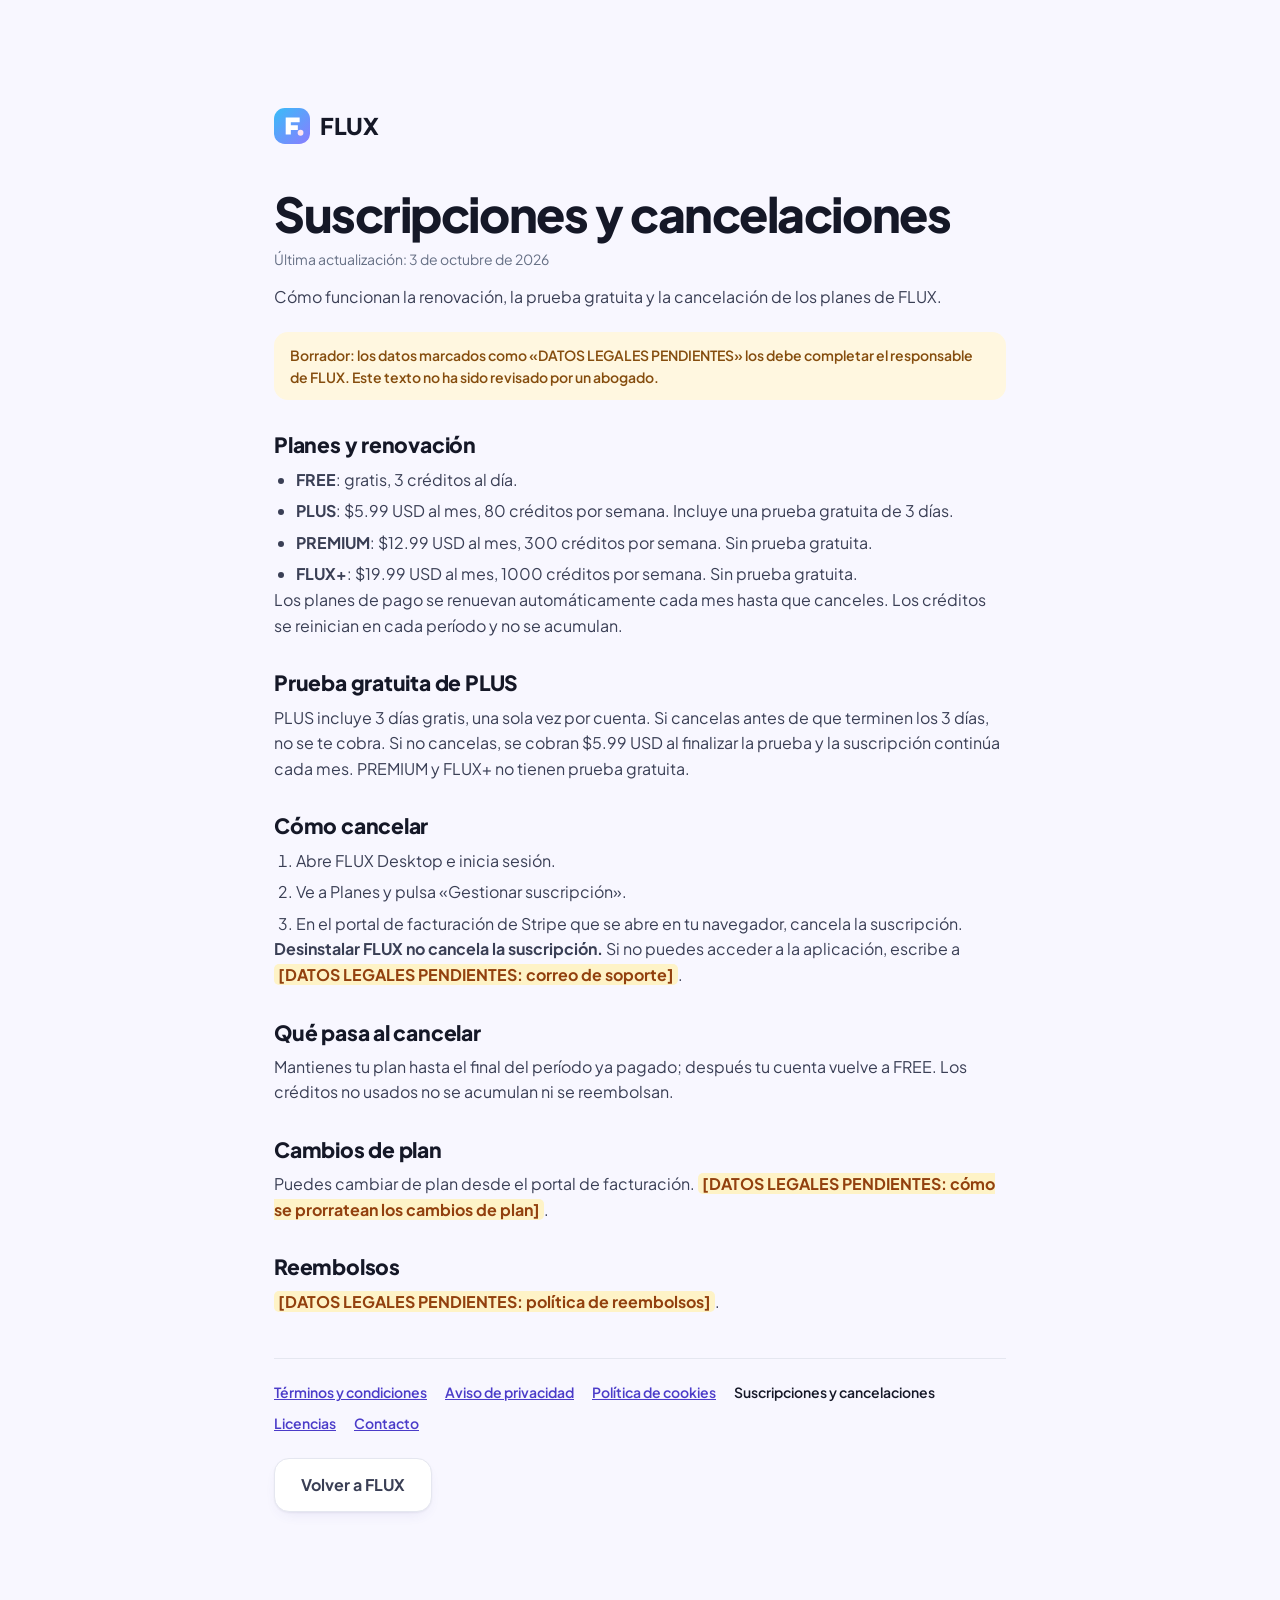
==== commit 008280d3: "Smart Downloader: mensajes exactos, botón Analizar, Descargar vídeo y popups con la vista previa rea" ====
--- a/cancelacion.html
+++ b/cancelacion.html
@@ -3,7 +3,7 @@
 <head>
 <meta charset="utf-8">
 <meta name="viewport" content="width=device-width, initial-scale=1">
-<title>Política de cancelación y suscripciones — FLUX</title>
+<title>Suscripciones y cancelaciones — FLUX</title>
 <meta name="description" content="Cómo funcionan la renovación, la prueba gratuita y la cancelación de los planes de FLUX.">
 <link rel="icon" href="favicon.svg" type="image/svg+xml">
 <link rel="preconnect" href="https://fonts.googleapis.com">
@@ -15,28 +15,34 @@
 <main class="sec legal">
   <div class="wrap">
     <a class="logo" href="./"><img src="favicon.svg" width="36" height="36" alt="">FLUX</a>
-    <h1>Política de cancelación y suscripciones</h1>
+    <h1>Suscripciones y cancelaciones</h1>
     <p class="updated">Última actualización: 3 de octubre de 2026</p>
     <p class="lede">Cómo funcionan la renovación, la prueba gratuita y la cancelación de los planes de FLUX.</p>
-<p class="draft">Borrador: los datos entre corchetes están pendientes de completar por el responsable de FLUX. Este texto no ha sido revisado por un abogado.</p>
-    <h2>Renovación</h2>
-    <p>PLUS ($5.99 USD/mes), PREMIUM ($12.99 USD/mes) y FLUX+ ($19.99 USD/mes) se renuevan automáticamente cada mes hasta que canceles.</p>
+<p class="draft">Borrador: los datos marcados como «DATOS LEGALES PENDIENTES» los debe completar el responsable de FLUX. Este texto no ha sido revisado por un abogado.</p>
+    <h2>Planes y renovación</h2>
+    <ul>
+      <li><b>FREE</b>: gratis, 3 créditos al día.</li>
+      <li><b>PLUS</b>: $5.99 USD al mes, 80 créditos por semana. Incluye una prueba gratuita de 3 días.</li>
+      <li><b>PREMIUM</b>: $12.99 USD al mes, 300 créditos por semana. Sin prueba gratuita.</li>
+      <li><b>FLUX+</b>: $19.99 USD al mes, 1000 créditos por semana. Sin prueba gratuita.</li>
+    </ul>
+    <p>Los planes de pago se renuevan automáticamente cada mes hasta que canceles. Los créditos se reinician en cada período y no se acumulan.</p>
     <h2>Prueba gratuita de PLUS</h2>
-    <p>PLUS incluye 3 días gratis, una sola vez por cuenta. Si cancelas antes de que terminen los 3 días, no se te cobra. Si no cancelas, se cobran $5.99 USD al finalizar la prueba. PREMIUM y FLUX+ no tienen prueba gratuita.</p>
+    <p>PLUS incluye 3 días gratis, una sola vez por cuenta. Si cancelas antes de que terminen los 3 días, no se te cobra. Si no cancelas, se cobran $5.99 USD al finalizar la prueba y la suscripción continúa cada mes. PREMIUM y FLUX+ no tienen prueba gratuita.</p>
     <h2>Cómo cancelar</h2>
     <ol>
-      <li>Abre FLUX e inicia sesión.</li>
+      <li>Abre FLUX Desktop e inicia sesión.</li>
       <li>Ve a Planes y pulsa «Gestionar suscripción».</li>
-      <li>En el portal de Stripe que se abre en tu navegador, cancela la suscripción.</li>
+      <li>En el portal de facturación de Stripe que se abre en tu navegador, cancela la suscripción.</li>
     </ol>
-    <p>Si no puedes acceder a la aplicación, escribe a <mark class="ph">[CORREO DE SOPORTE]</mark>.</p>
+    <p><b>Desinstalar FLUX no cancela la suscripción.</b> Si no puedes acceder a la aplicación, escribe a <mark class="ph">[DATOS LEGALES PENDIENTES: correo de soporte]</mark>.</p>
     <h2>Qué pasa al cancelar</h2>
     <p>Mantienes tu plan hasta el final del período ya pagado; después tu cuenta vuelve a FREE. Los créditos no usados no se acumulan ni se reembolsan.</p>
     <h2>Cambios de plan</h2>
-    <p>Puedes cambiar de plan desde el portal de suscripción. <mark class="ph">[CÓMO SE PRORRATEAN LOS CAMBIOS DE PLAN]</mark>.</p>
+    <p>Puedes cambiar de plan desde el portal de facturación. <mark class="ph">[DATOS LEGALES PENDIENTES: cómo se prorratean los cambios de plan]</mark>.</p>
     <h2>Reembolsos</h2>
-    <p><mark class="ph">[POLÍTICA DE REEMBOLSOS]</mark>.</p>
-    <nav class="legal-nav" aria-label="Documentos legales"><a href="terminos.html">Términos y condiciones</a><a href="privacidad.html">Aviso de privacidad</a><a href="cookies.html">Política de cookies</a><span aria-current="page">Cancelación y suscripciones</span><a href="licencias.html">Licencias de terceros</a><a href="contacto.html">Contacto y soporte</a></nav>
+    <p><mark class="ph">[DATOS LEGALES PENDIENTES: política de reembolsos]</mark>.</p>
+    <nav class="legal-nav" aria-label="Documentos legales"><a href="terminos.html">Términos y condiciones</a><a href="privacidad.html">Aviso de privacidad</a><a href="cookies.html">Política de cookies</a><span aria-current="page">Suscripciones y cancelaciones</span><a href="licencias.html">Licencias</a><a href="contacto.html">Contacto</a></nav>
     <p><a class="btn btn-light" href="./">Volver a FLUX</a></p>
   </div>
 </main>
--- a/styles.css
+++ b/styles.css
@@ -732,3 +732,28 @@
 @media (max-width: 560px) { .legal .lic thead { display: none; } .legal .lic td { display: block; border: 0; padding: 4px 0; } .legal .lic tr { display: block; padding: 10px 0; border-bottom: 1px solid var(--line); } }
 .fx-steps, .legal ol { list-style: decimal; }
 .legal ul { list-style: disc; }
+/* Smart Downloader: botón con texto, error del campo, progreso y miniatura real */
+.go-text { width: auto; padding: 0 18px 0 20px; display: inline-flex; gap: 8px; align-items: center; font-weight: 700; font-size: 15px; }
+.go-text .i { width: 17px; height: 17px; }
+.form-err { margin-top: 10px; color: #B42318; font-size: 14px; font-weight: 600; }
+.scan-box { flex-direction: column; align-items: stretch !important; min-width: 230px; }
+.scan-row { display: inline-flex; gap: 10px; align-items: center; }
+.scan-bar { display: block; height: 4px; border-radius: 99px; background: var(--lav); overflow: hidden; }
+.scan-bar i { display: block; height: 100%; width: 0; background: var(--grad); border-radius: inherit; }
+.result.loading .scan-bar i { animation: scanfill var(--scan-ms, 6000ms) linear forwards; }
+@keyframes scanfill { to { width: 100%; } }
+.result.loading .result-inner { filter: blur(2px); opacity: .55; transition: filter .3s, opacity .3s; }
+.thumb-lg.wait::after { content: ""; position: absolute; inset: 0; background: linear-gradient(100deg, #EEF0F8 30%, #F8F7FF 50%, #EEF0F8 70%); background-size: 200% 100%; animation: shimmer 1.2s linear infinite; }
+@keyframes shimmer { to { background-position: -200% 0; } }
+.thumb-na { position: absolute; inset: 0; display: grid; place-items: center; background: #F3F2FA; color: var(--muted); font-size: 13.5px; font-weight: 700; text-align: center; padding: 10px; }
+.fx-video { display: grid; grid-template-columns: 112px 1fr; gap: 12px; align-items: center; padding: 10px; border: 1px solid var(--line); border-radius: 16px; background: #FBFAFF; }
+.fx-video .fx-thumb { position: relative; aspect-ratio: 16/10; border-radius: 11px; overflow: hidden; background: #F3F2FA; }
+.fx-video .fx-thumb img { width: 100%; height: 100%; object-fit: cover; display: block; }
+.fx-video .fx-thumb .thumb-na { font-size: 10.5px; }
+.fx-video b { display: block; font-size: 14.5px; line-height: 1.35; overflow-wrap: anywhere; }
+.fx-video small { color: var(--muted); font-weight: 600; }
+.fx-link { font-size: 13px; color: var(--ink-2); background: #F3F2FA; border-radius: 10px; padding: 8px 10px; overflow-wrap: anywhere; font-family: ui-monospace, Consolas, monospace; }
+@media (prefers-reduced-motion: reduce) { .thumb-lg.wait::after { animation: none; } }
+@media (max-width: 560px) { .go-text { padding: 0 14px; font-size: 14px; } .fx-video { grid-template-columns: 88px 1fr; } }
+.scan .scan-row { padding: 0; box-shadow: none; background: none; border-radius: 0; }
+.scan .scan-bar { display: block; padding: 0; box-shadow: none; background: var(--lav); border-radius: 99px; }
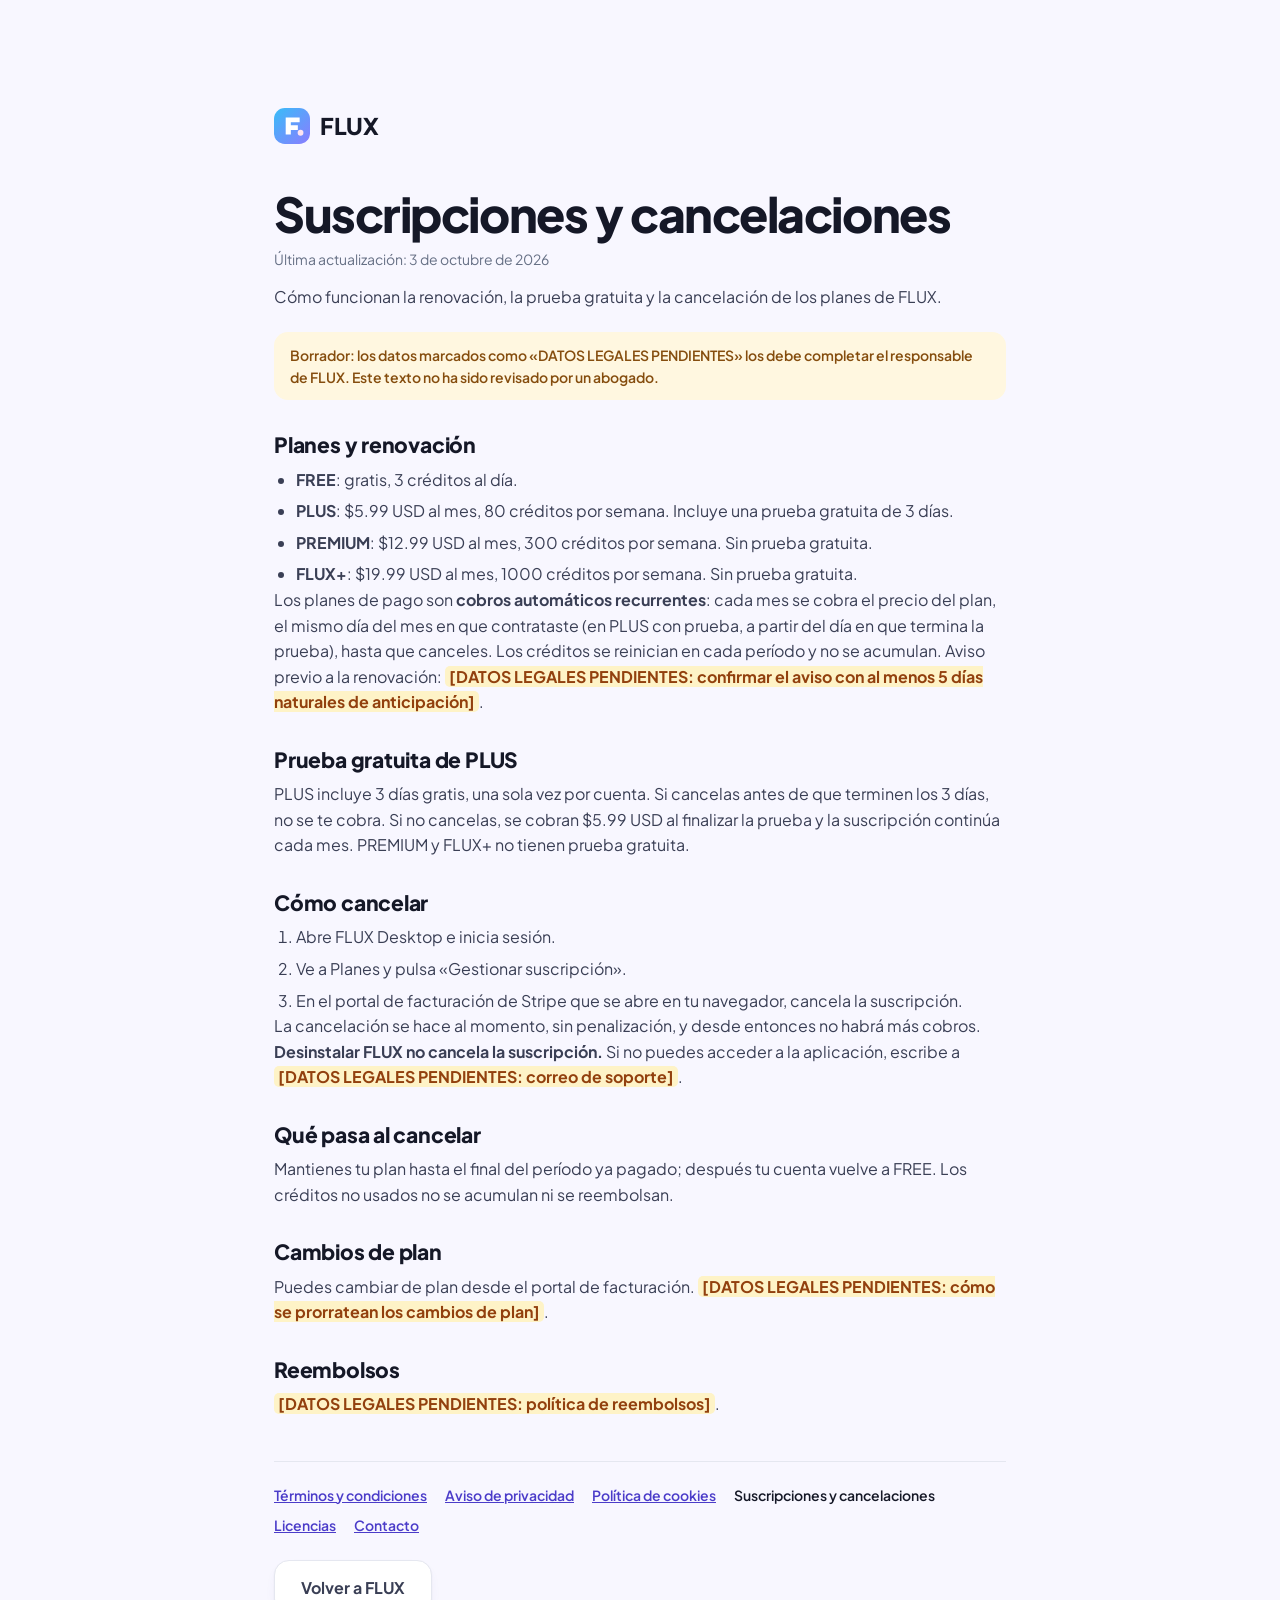
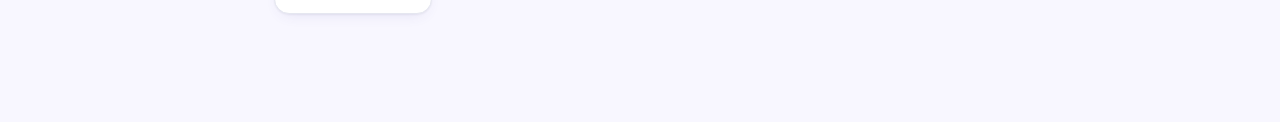
==== commit afbd5aea: "Planes: un botón Comprar por plan y modal «Descarga FLUX para continuar» con el plan elegido; legal " ====
--- a/cancelacion.html
+++ b/cancelacion.html
@@ -26,7 +26,7 @@
       <li><b>PREMIUM</b>: $12.99 USD al mes, 300 créditos por semana. Sin prueba gratuita.</li>
       <li><b>FLUX+</b>: $19.99 USD al mes, 1000 créditos por semana. Sin prueba gratuita.</li>
     </ul>
-    <p>Los planes de pago se renuevan automáticamente cada mes hasta que canceles. Los créditos se reinician en cada período y no se acumulan.</p>
+    <p>Los planes de pago son <b>cobros automáticos recurrentes</b>: cada mes se cobra el precio del plan, el mismo día del mes en que contrataste (en PLUS con prueba, a partir del día en que termina la prueba), hasta que canceles. Los créditos se reinician en cada período y no se acumulan. Aviso previo a la renovación: <mark class="ph">[DATOS LEGALES PENDIENTES: confirmar el aviso con al menos 5 días naturales de anticipación]</mark>.</p>
     <h2>Prueba gratuita de PLUS</h2>
     <p>PLUS incluye 3 días gratis, una sola vez por cuenta. Si cancelas antes de que terminen los 3 días, no se te cobra. Si no cancelas, se cobran $5.99 USD al finalizar la prueba y la suscripción continúa cada mes. PREMIUM y FLUX+ no tienen prueba gratuita.</p>
     <h2>Cómo cancelar</h2>
@@ -35,7 +35,7 @@
       <li>Ve a Planes y pulsa «Gestionar suscripción».</li>
       <li>En el portal de facturación de Stripe que se abre en tu navegador, cancela la suscripción.</li>
     </ol>
-    <p><b>Desinstalar FLUX no cancela la suscripción.</b> Si no puedes acceder a la aplicación, escribe a <mark class="ph">[DATOS LEGALES PENDIENTES: correo de soporte]</mark>.</p>
+    <p>La cancelación se hace al momento, sin penalización, y desde entonces no habrá más cobros. <b>Desinstalar FLUX no cancela la suscripción.</b> Si no puedes acceder a la aplicación, escribe a <mark class="ph">[DATOS LEGALES PENDIENTES: correo de soporte]</mark>.</p>
     <h2>Qué pasa al cancelar</h2>
     <p>Mantienes tu plan hasta el final del período ya pagado; después tu cuenta vuelve a FREE. Los créditos no usados no se acumulan ni se reembolsan.</p>
     <h2>Cambios de plan</h2>
--- a/styles.css
+++ b/styles.css
@@ -693,7 +693,6 @@
 .opts-one { grid-template-columns: 1fr; }
 .opts-one .btn:disabled { opacity: .5; cursor: not-allowed; }
 .thumb-lg img { position: absolute; inset: 0; width: 100%; height: 100%; object-fit: cover; }
-.ptrial { position: absolute; top: -11px; left: 50%; transform: translateX(-50%); font-size: 10.5px; font-weight: 800; padding: 3px 10px; border-radius: 99px; background: #DCFCE7; color: #15803D; white-space: nowrap; }
 .pnote { font-size: 12.5px; color: var(--muted); font-weight: 600; margin: -8px 0 14px; }
 .plan .price { font-size: clamp(28px, 2.6vw, 38px); }
 .plan-btns { margin-top: auto; width: 100%; display: grid; gap: 8px; }
@@ -757,3 +756,14 @@
 @media (max-width: 560px) { .go-text { padding: 0 14px; font-size: 14px; } .fx-video { grid-template-columns: 88px 1fr; } }
 .scan .scan-row { padding: 0; box-shadow: none; background: none; border-radius: 0; }
 .scan .scan-bar { display: block; padding: 0; box-shadow: none; background: var(--lav); border-radius: 99px; }
+/* Planes: prueba de PLUS bajo el precio y plan elegido dentro del modal de compra */
+.ptrial-inline { font-size: 12px; font-weight: 800; padding: 3px 10px; border-radius: 99px; background: #FEF3C7; color: #92400E; margin: -8px 0 14px; white-space: nowrap; }
+.fx-plan { display: grid; gap: 4px; padding: 14px 16px; border: 1px solid var(--line); border-radius: 16px; background: #FBFAFF; }
+.fx-plan-head { display: flex; flex-direction: column; }
+.fx-plan-head small { color: var(--muted); font-weight: 600; font-size: 12.5px; }
+.fx-plan-head b { font-size: 16px; color: #4B3CC9; }
+.fx-plan-price { font-size: 20px; font-weight: 800; letter-spacing: -.02em; }
+.fx-plan-cred { color: var(--ink-2); font-size: 14px; font-weight: 600; }
+.fx-plan-trial, .fx-plan-notrial { justify-self: start; margin-top: 4px; font-size: 12px; font-weight: 800; padding: 3px 10px; border-radius: 99px; }
+.fx-plan-trial { background: #FEF3C7; color: #92400E; }
+.fx-plan-notrial { background: #F3F2FA; color: var(--muted); }
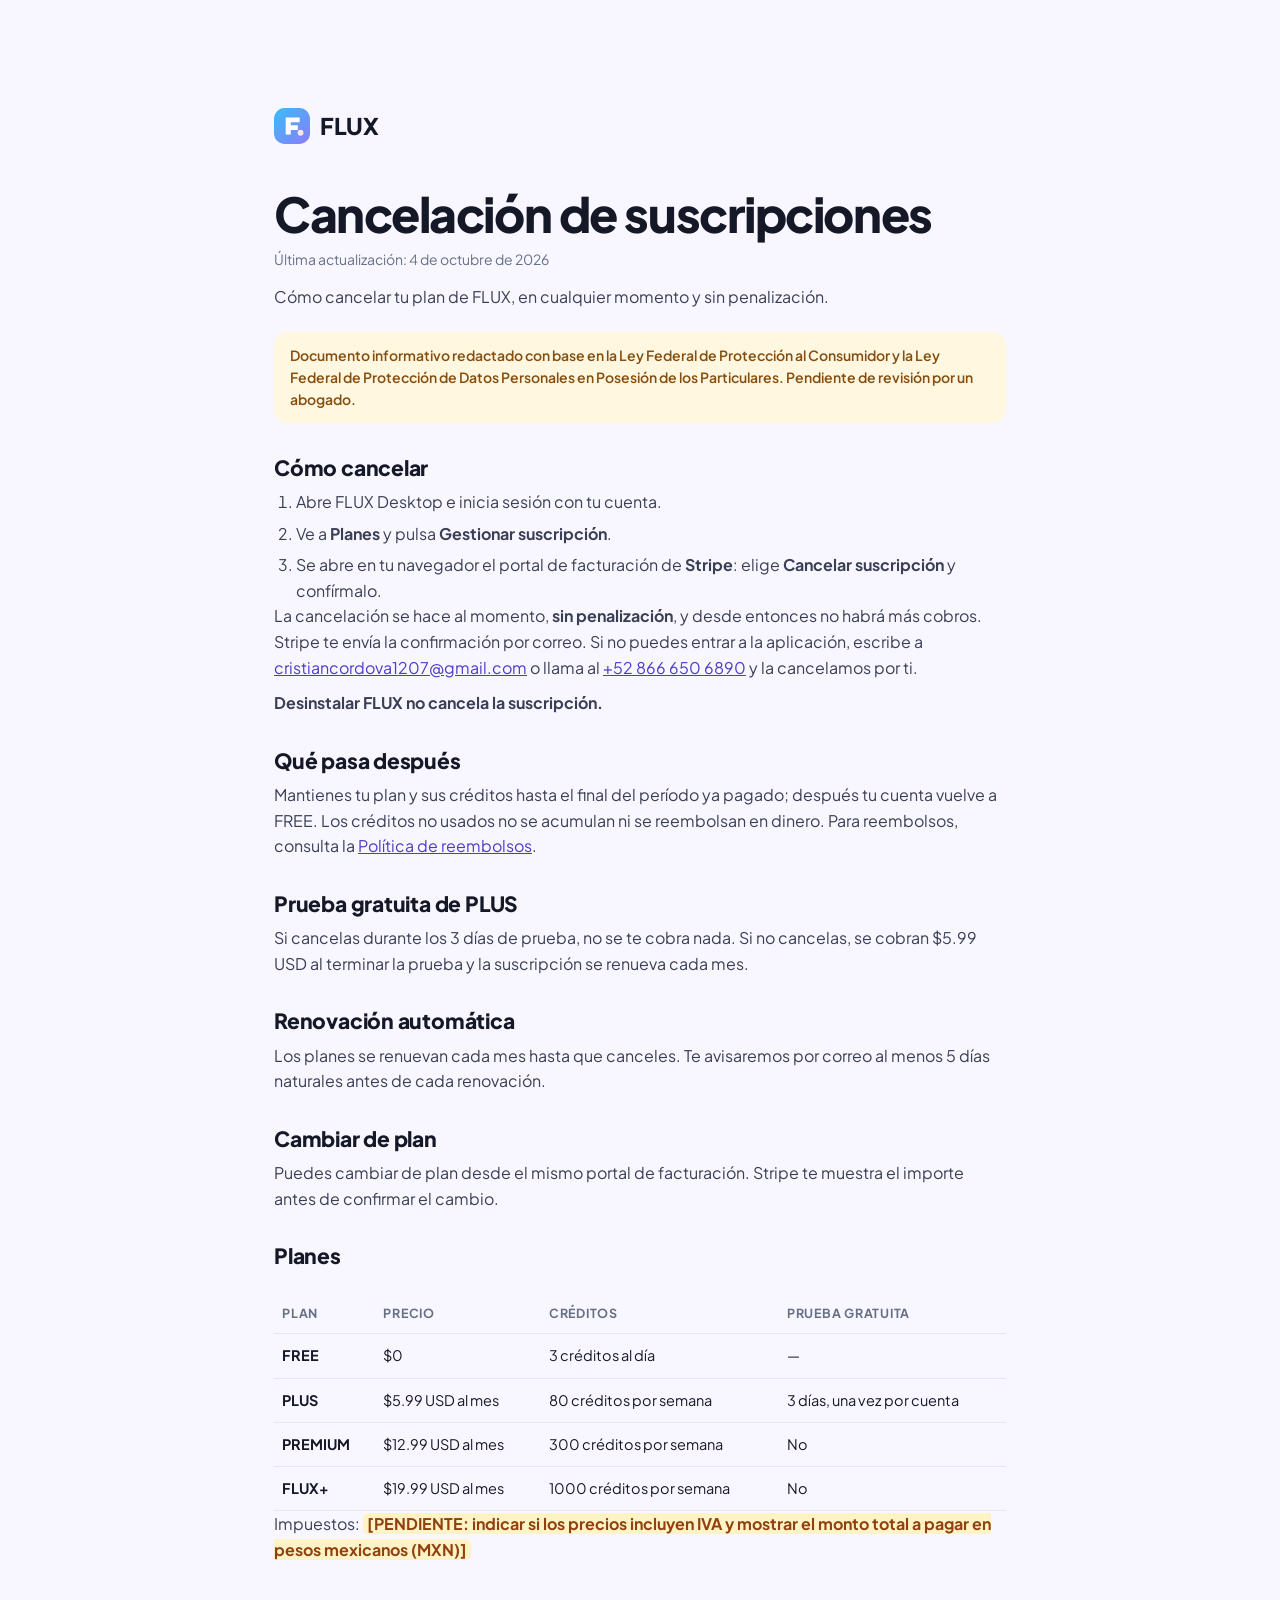
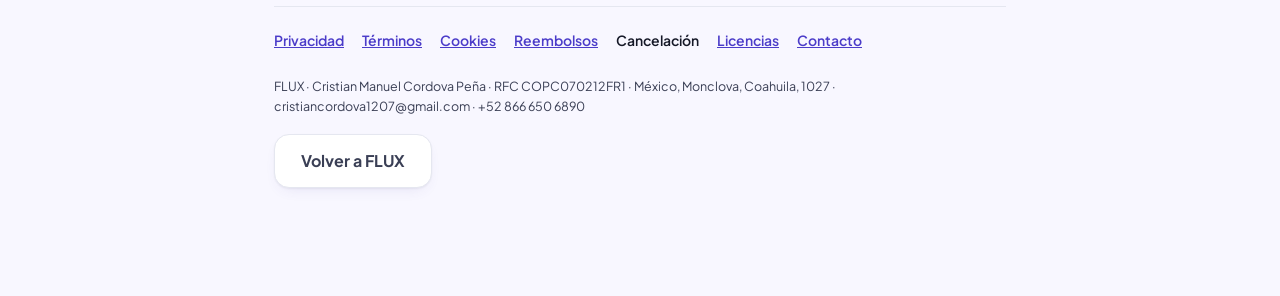
==== commit ce2f26fb: "Legal México con los datos reales del proveedor (persona física) y página de reembolsos - Proveedor:" ====
--- a/cancelacion.html
+++ b/cancelacion.html
@@ -3,8 +3,8 @@
 <head>
 <meta charset="utf-8">
 <meta name="viewport" content="width=device-width, initial-scale=1">
-<title>Suscripciones y cancelaciones — FLUX</title>
-<meta name="description" content="Cómo funcionan la renovación, la prueba gratuita y la cancelación de los planes de FLUX.">
+<title>Cancelación de suscripciones — FLUX</title>
+<meta name="description" content="Cómo cancelar tu plan de FLUX, en cualquier momento y sin penalización.">
 <link rel="icon" href="favicon.svg" type="image/svg+xml">
 <link rel="preconnect" href="https://fonts.googleapis.com">
 <link rel="preconnect" href="https://fonts.gstatic.com" crossorigin>
@@ -15,34 +15,39 @@
 <main class="sec legal">
   <div class="wrap">
     <a class="logo" href="./"><img src="favicon.svg" width="36" height="36" alt="">FLUX</a>
-    <h1>Suscripciones y cancelaciones</h1>
-    <p class="updated">Última actualización: 3 de octubre de 2026</p>
-    <p class="lede">Cómo funcionan la renovación, la prueba gratuita y la cancelación de los planes de FLUX.</p>
-<p class="draft">Borrador: los datos marcados como «DATOS LEGALES PENDIENTES» los debe completar el responsable de FLUX. Este texto no ha sido revisado por un abogado.</p>
-    <h2>Planes y renovación</h2>
-    <ul>
-      <li><b>FREE</b>: gratis, 3 créditos al día.</li>
-      <li><b>PLUS</b>: $5.99 USD al mes, 80 créditos por semana. Incluye una prueba gratuita de 3 días.</li>
-      <li><b>PREMIUM</b>: $12.99 USD al mes, 300 créditos por semana. Sin prueba gratuita.</li>
-      <li><b>FLUX+</b>: $19.99 USD al mes, 1000 créditos por semana. Sin prueba gratuita.</li>
-    </ul>
-    <p>Los planes de pago son <b>cobros automáticos recurrentes</b>: cada mes se cobra el precio del plan, el mismo día del mes en que contrataste (en PLUS con prueba, a partir del día en que termina la prueba), hasta que canceles. Los créditos se reinician en cada período y no se acumulan. Aviso previo a la renovación: <mark class="ph">[DATOS LEGALES PENDIENTES: confirmar el aviso con al menos 5 días naturales de anticipación]</mark>.</p>
-    <h2>Prueba gratuita de PLUS</h2>
-    <p>PLUS incluye 3 días gratis, una sola vez por cuenta. Si cancelas antes de que terminen los 3 días, no se te cobra. Si no cancelas, se cobran $5.99 USD al finalizar la prueba y la suscripción continúa cada mes. PREMIUM y FLUX+ no tienen prueba gratuita.</p>
+    <h1>Cancelación de suscripciones</h1>
+    <p class="updated">Última actualización: 4 de octubre de 2026</p>
+    <p class="lede">Cómo cancelar tu plan de FLUX, en cualquier momento y sin penalización.</p>
+<p class="draft">Documento informativo redactado con base en la Ley Federal de Protección al Consumidor y la Ley Federal de Protección de Datos Personales en Posesión de los Particulares. Pendiente de revisión por un abogado.</p>
     <h2>Cómo cancelar</h2>
     <ol>
-      <li>Abre FLUX Desktop e inicia sesión.</li>
-      <li>Ve a Planes y pulsa «Gestionar suscripción».</li>
-      <li>En el portal de facturación de Stripe que se abre en tu navegador, cancela la suscripción.</li>
+      <li>Abre FLUX Desktop e inicia sesión con tu cuenta.</li>
+      <li>Ve a <b>Planes</b> y pulsa <b>Gestionar suscripción</b>.</li>
+      <li>Se abre en tu navegador el portal de facturación de <b>Stripe</b>: elige <b>Cancelar suscripción</b> y confírmalo.</li>
     </ol>
-    <p>La cancelación se hace al momento, sin penalización, y desde entonces no habrá más cobros. <b>Desinstalar FLUX no cancela la suscripción.</b> Si no puedes acceder a la aplicación, escribe a <mark class="ph">[DATOS LEGALES PENDIENTES: correo de soporte]</mark>.</p>
-    <h2>Qué pasa al cancelar</h2>
-    <p>Mantienes tu plan hasta el final del período ya pagado; después tu cuenta vuelve a FREE. Los créditos no usados no se acumulan ni se reembolsan.</p>
-    <h2>Cambios de plan</h2>
-    <p>Puedes cambiar de plan desde el portal de facturación. <mark class="ph">[DATOS LEGALES PENDIENTES: cómo se prorratean los cambios de plan]</mark>.</p>
-    <h2>Reembolsos</h2>
-    <p><mark class="ph">[DATOS LEGALES PENDIENTES: política de reembolsos]</mark>.</p>
-    <nav class="legal-nav" aria-label="Documentos legales"><a href="terminos.html">Términos y condiciones</a><a href="privacidad.html">Aviso de privacidad</a><a href="cookies.html">Política de cookies</a><span aria-current="page">Suscripciones y cancelaciones</span><a href="licencias.html">Licencias</a><a href="contacto.html">Contacto</a></nav>
+    <p>La cancelación se hace al momento, <b>sin penalización</b>, y desde entonces no habrá más cobros. Stripe te envía la confirmación por correo. Si no puedes entrar a la aplicación, escribe a <a href="mailto:cristiancordova1207@gmail.com">cristiancordova1207@gmail.com</a> o llama al <a href="tel:+528666506890">+52 866 650 6890</a> y la cancelamos por ti.</p>
+    <p><b>Desinstalar FLUX no cancela la suscripción.</b></p>
+    <h2>Qué pasa después</h2>
+    <p>Mantienes tu plan y sus créditos hasta el final del período ya pagado; después tu cuenta vuelve a FREE. Los créditos no usados no se acumulan ni se reembolsan en dinero. Para reembolsos, consulta la <a href="reembolsos">Política de reembolsos</a>.</p>
+    <h2>Prueba gratuita de PLUS</h2>
+    <p>Si cancelas durante los 3 días de prueba, no se te cobra nada. Si no cancelas, se cobran $5.99 USD al terminar la prueba y la suscripción se renueva cada mes.</p>
+    <h2>Renovación automática</h2>
+    <p>Los planes se renuevan cada mes hasta que canceles. Te avisaremos por correo al menos 5 días naturales antes de cada renovación.</p>
+    <h2>Cambiar de plan</h2>
+    <p>Puedes cambiar de plan desde el mismo portal de facturación. Stripe te muestra el importe antes de confirmar el cambio.</p>
+    <h2>Planes</h2>
+    <table class="lic plans-t">
+      <thead><tr><th>Plan</th><th>Precio</th><th>Créditos</th><th>Prueba gratuita</th></tr></thead>
+      <tbody>
+        <tr><td><b>FREE</b></td><td>$0</td><td>3 créditos al día</td><td>—</td></tr>
+        <tr><td><b>PLUS</b></td><td>$5.99 USD al mes</td><td>80 créditos por semana</td><td>3 días, una vez por cuenta</td></tr>
+        <tr><td><b>PREMIUM</b></td><td>$12.99 USD al mes</td><td>300 créditos por semana</td><td>No</td></tr>
+        <tr><td><b>FLUX+</b></td><td>$19.99 USD al mes</td><td>1000 créditos por semana</td><td>No</td></tr>
+      </tbody>
+    </table>
+    <p>Impuestos: <mark class="ph">[PENDIENTE: indicar si los precios incluyen IVA y mostrar el monto total a pagar en pesos mexicanos (MXN)]</mark></p>
+    <nav class="legal-nav" aria-label="Documentos legales"><a href="privacidad">Privacidad</a><a href="terminos">Términos</a><a href="cookies">Cookies</a><a href="reembolsos">Reembolsos</a><span aria-current="page">Cancelación</span><a href="licencias">Licencias</a><a href="contacto">Contacto</a></nav>
+    <p class="legal-prov">FLUX · Cristian Manuel Cordova Peña · RFC COPC070212FR1 · México, Monclova, Coahuila, 1027 · cristiancordova1207@gmail.com · +52 866 650 6890</p>
     <p><a class="btn btn-light" href="./">Volver a FLUX</a></p>
   </div>
 </main>
--- a/styles.css
+++ b/styles.css
@@ -767,3 +767,14 @@
 .fx-plan-trial, .fx-plan-notrial { justify-self: start; margin-top: 4px; font-size: 12px; font-weight: 800; padding: 3px 10px; border-radius: 99px; }
 .fx-plan-trial { background: #FEF3C7; color: #92400E; }
 .fx-plan-notrial { background: #F3F2FA; color: var(--muted); }
+/* Legal: datos del proveedor y enlaces legales en el modal de compra */
+.legal .prov { display: grid; grid-template-columns: max-content 1fr; gap: 8px 18px; margin-top: 10px; font-size: 15px; }
+.legal .prov dt { color: var(--muted); font-weight: 600; }
+.legal .prov dd { margin: 0; color: var(--ink); overflow-wrap: anywhere; }
+.legal h3 { font-size: 16px; margin: 18px 0 6px; }
+.legal-prov { font-size: 12.5px; color: var(--muted); margin-bottom: 18px; }
+.foot-bottom a { text-decoration: underline; }
+.fx-links { display: flex; flex-wrap: wrap; gap: 6px 14px; font-size: 13px; font-weight: 600; }
+.fx-links a { color: #4B3CC9; text-decoration: underline; }
+.demo-note a, .plans-note a { color: #4B3CC9; text-decoration: underline; }
+@media (max-width: 560px) { .legal .prov { grid-template-columns: 1fr; gap: 2px; } .legal .prov dd { margin-bottom: 8px; } }
